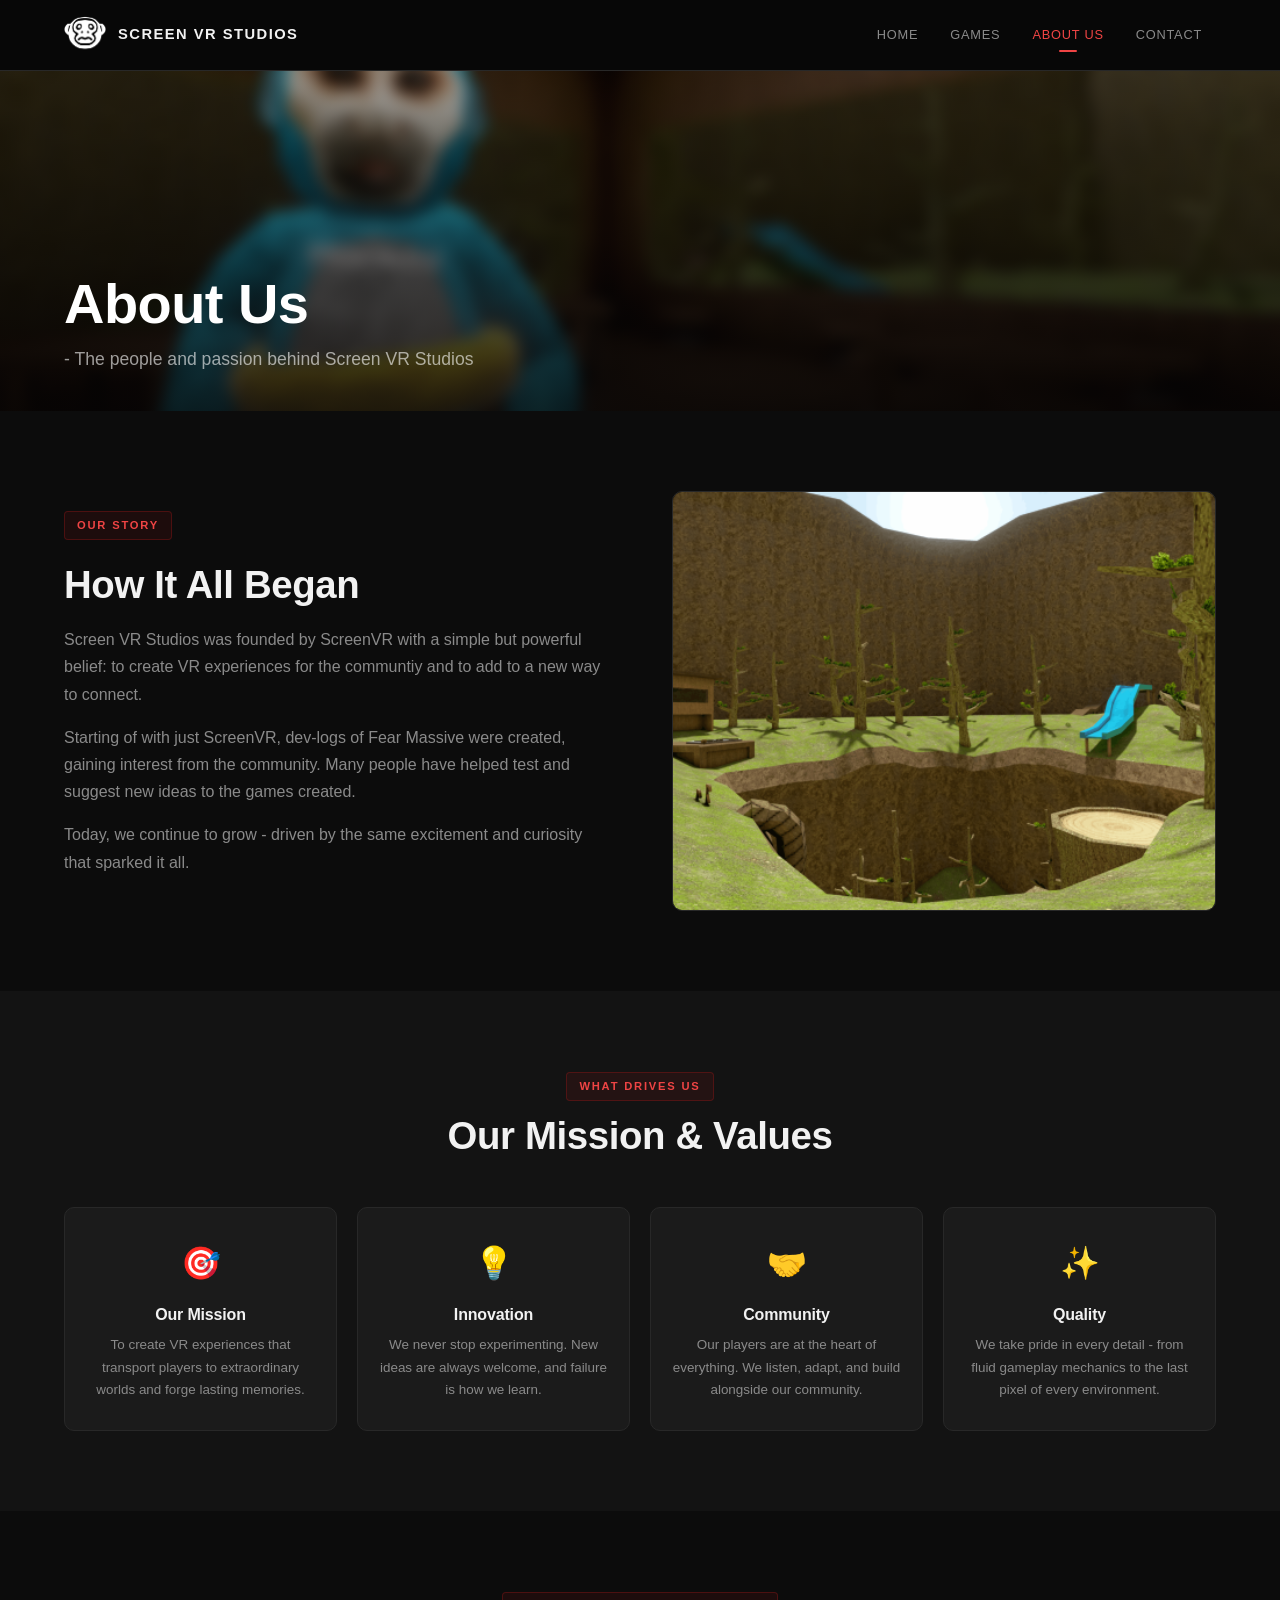
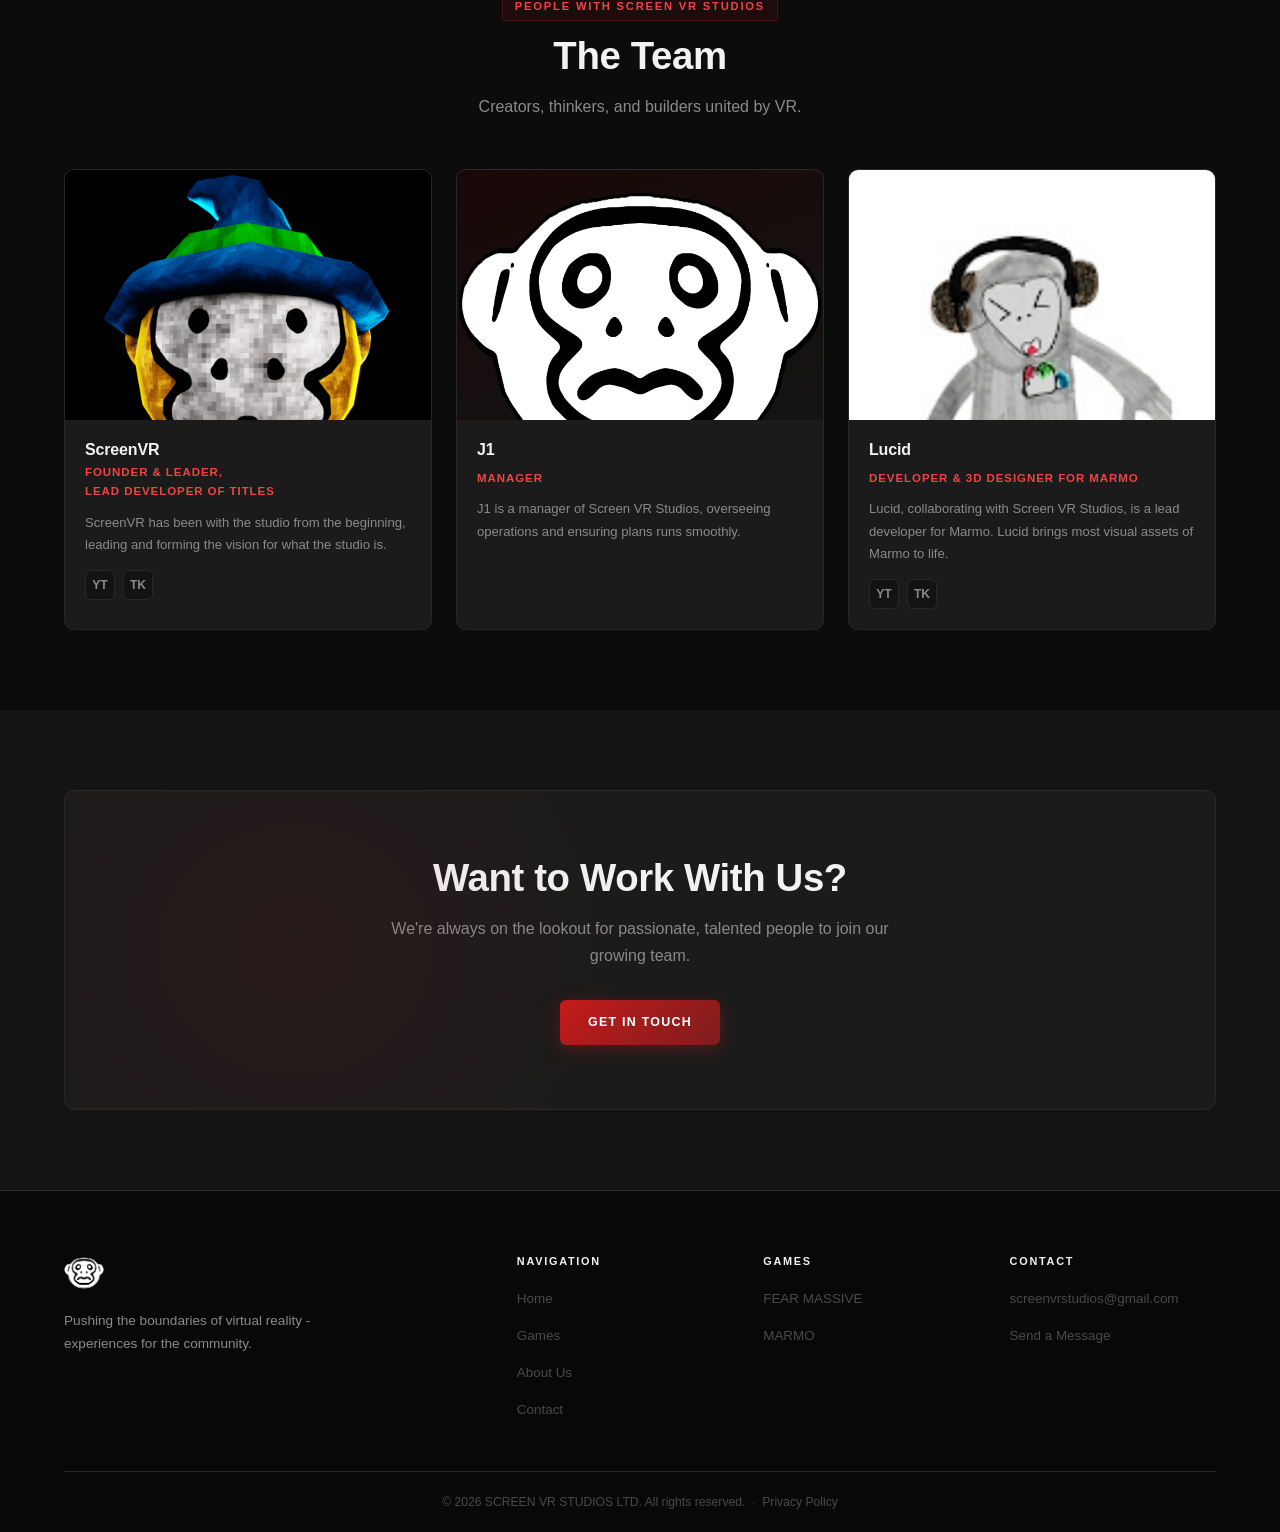
==== about.html @ 62b10e43 "OG" ====
<!DOCTYPE html>
<html lang="en">
<head>
    <meta charset="UTF-8">
    <meta name="viewport" content="width=device-width, initial-scale=1.0">
    <title>About Us - Screen VR Studios</title>
    <meta property="og:title" content="About Us - Screen VR Studios">
    <meta property="og:description" content="Meet the team behind Screen VR Studios — a VR game development studio based in England, UK.">
    <meta property="og:image" content="https://screenvrstudios.com/logo.png">
    <meta property="og:url" content="https://screenvrstudios.com/about.html">
    <meta property="og:type" content="website">
    <link rel="icon" type="image/png" href="logo.png">
    <link rel="stylesheet" href="styles.css">
</head>
<body>

    <header class="site-header" id="site-header">
        <div class="header-inner container">
            <a href="index.html" class="brand">
                <img src="logo.png" alt="Screen VR Studios Logo" class="brand-logo">
                <span class="brand-name">SCREEN VR STUDIOS</span>
            </a>
            <nav class="main-nav">
                <ul>
                    <li><a href="index.html" class="nav-link">Home</a></li>
                    <li><a href="games.html" class="nav-link">Games</a></li>
                    <li><a href="about.html" class="nav-link">About Us</a></li>
                    <li><a href="contact.html" class="nav-link">Contact</a></li>
                </ul>
            </nav>
            <button class="hamburger" id="hamburger" aria-label="Open menu" aria-expanded="false">
                <span></span><span></span><span></span>
            </button>
        </div>
        <nav class="mobile-nav" id="mobile-nav" aria-hidden="true">
            <ul>
                <li><a href="index.html" class="nav-link">Home</a></li>
                <li><a href="games.html" class="nav-link">Games</a></li>
                <li><a href="about.html" class="nav-link">About Us</a></li>
                <li><a href="contact.html" class="nav-link">Contact</a></li>
            </ul>
        </nav>
    </header>

    <main>

        <section class="page-hero" style="--hero-bg: url('images/MarmoShot1Blurred.png')">
            <div class="hero-overlay"></div>
            <div class="page-hero-content container">
                <h1>About Us</h1>
                <p>- The people and passion behind Screen VR Studios</p>
            </div>
        </section>

        <section class="section">
            <div class="container">
                <div class="two-col-grid">
                    <div class="two-col-text reveal">
                        <span class="section-label">Our Story</span>
                        <h2>How It All Began</h2>
                        <p>Screen VR Studios was founded by ScreenVR with a simple but powerful belief: to create VR experiences for the communtiy and to add to a new way to connect.</p>
                        <p>Starting of with just ScreenVR, dev-logs of Fear Massive were created, gaining interest from the community. Many people have helped test and suggest new ideas to the games created.</p>
                        <p>Today, we continue to grow - driven by the same excitement and curiosity that sparked it all.</p>
                    </div>
                    <div class="two-col-img reveal">
                        <img src="images/MarmoShot3.png" alt="Our Story" loading="lazy">
                    </div>
                </div>
            </div>
        </section>

        <section class="section section-dark">
            <div class="container">
                <div class="section-header">
                    <span class="section-label">What Drives Us</span>
                    <h2 class="section-title">Our Mission &amp; Values</h2>
                </div>
                <div class="values-grid">
                    <div class="value-card reveal">
                        <div class="value-icon">🎯</div>
                        <h3>Our Mission</h3>
                        <p>To create VR experiences that transport players to extraordinary worlds and forge lasting memories.</p>
                    </div>
                    <div class="value-card reveal">
                        <div class="value-icon">💡</div>
                        <h3>Innovation</h3>
                        <p>We never stop experimenting. New ideas are always welcome, and failure is how we learn.</p>
                    </div>
                    <div class="value-card reveal">
                        <div class="value-icon">🤝</div>
                        <h3>Community</h3>
                        <p>Our players are at the heart of everything. We listen, adapt, and build alongside our community.</p>
                    </div>
                    <div class="value-card reveal">
                        <div class="value-icon">✨</div>
                        <h3>Quality</h3>
                        <p>We take pride in every detail - from fluid gameplay mechanics to the last pixel of every environment.</p>
                    </div>
                </div>
            </div>
        </section>

        <section class="section" id="team">
            <div class="container">
                <div class="section-header">
                    <span class="section-label">People with Screen Vr Studios</span>
                    <h2 class="section-title">The Team</h2>
                    <p class="section-desc">Creators, thinkers, and builders united by VR.</p>
                </div>
                <div class="team-grid">

                    <div class="team-card reveal">
                        <div class="team-card-img" style="--member-img: url('images/ScreenFMPlayer.png')"></div>
                        <div class="team-card-body">
                            <h3>ScreenVR</h3>
                            <span class="team-role">Founder & Leader,<br> lead developer of titles</span>
                            <p>ScreenVR has been with the studio from the beginning, leading and forming the vision for what the studio is.</p>
                            <div class="team-social">
                                <a href="https://www.youtube.com/@ScreenVR" aria-label="YouTube">YT</a>
                                <a href="https://www.tiktok.com/@screenvrstudios" aria-label="TikTok">TK</a>
                            </div>
                        </div>
                    </div>

                    <div class="team-card reveal">
                        <div class="team-card-img" style="--member-img: url('logo.png')"></div>
                        <div class="team-card-body">
                            <h3>J1</h3>
                            <span class="team-role">Manager</span>
                            <p>J1 is a manager of Screen VR Studios, overseeing operations and ensuring plans runs smoothly.</p>
                        </div>
                    </div>

                    <div class="team-card reveal">
                        <div class="team-card-img" style="--member-img: url('images/Lucid.jpg')"></div>
                        <div class="team-card-body">
                            <h3>Lucid</h3>
                            <span class="team-role">Developer & 3D Designer for Marmo</span>
                            <p>Lucid, collaborating with Screen VR Studios, is a lead developer for Marmo. Lucid brings most visual assets of Marmo to life.</p>
                            <div class="team-social">
                                <a href="https://www.youtube.com/@mightbelucid" aria-label="Youtube">YT</a>
                                <a href="https://www.tiktok.com/@mightbelucid" aria-label="TikTok">TK</a>
                            </div>
                        </div>
                    </div>



                </div>
            </div>
        </section>

        <section class="section section-dark">
            <div class="container">
                <div class="cta-box reveal">
                    <h2>Want to Work With Us?</h2>
                    <p>We're always on the lookout for passionate, talented people to join our growing team.</p>
                    <a href="contact.html" class="btn btn-primary">Get in Touch</a>
                </div>
            </div>
        </section>

    </main>

    <footer class="site-footer">
        <div class="container">
            <div class="footer-grid">
                <div class="footer-brand">
                    <img src="logo.png" alt="Screen VR Studios" class="footer-logo">
                    <p>Pushing the boundaries of virtual reality - experiences for the community.</p>

                </div>
                <div class="footer-links">
                    <h4>Navigation</h4>
                    <ul>
                        <li><a href="index.html">Home</a></li>
                        <li><a href="games.html">Games</a></li>
                        <li><a href="about.html">About Us</a></li>
                        <li><a href="contact.html">Contact</a></li>
                    </ul>
                </div>
                <div class="footer-links">
                    <h4>Games</h4>
                    <ul>
                        <li><a href="https://www.meta.com/en-gb/experiences/fear-massive/7140885302658491/">FEAR MASSIVE</a></li>
                        <li><a href="https://www.meta.com/en-gb/experiences/marmo/24881288181514277/">MARMO</a></li>
                    </ul>
                </div>
                <div class="footer-links">
                    <h4>Contact</h4>
                    <ul>
                        <li><a href="mailto:screenvrstudios@gmail.com">screenvrstudios@gmail.com</a></li>
                        <li><a href="contact.html">Send a Message</a></li>
                    </ul>
                </div>
            </div>
            <div class="footer-bottom">
                <p>&copy; <span id="footer-year"></span> SCREEN VR STUDIOS LTD. All rights reserved. &nbsp;·&nbsp; <a href="privacy-policy.html">Privacy Policy</a></p>
            </div>
        </div>
    </footer>

    <script src="main.js"></script>
</body>
</html>
---- styles.css ----
/* =============================================================
   SCREEN VR STUDIOS — Main Stylesheet
   =============================================================

   COLOUR SCHEME — edit these CSS variables to reskin the whole site:
   - --accent          : main red accent
   - --accent-bright   : brighter red for hover / labels
   - --accent-steel    : neutral steel grey (secondary accent)
   - --accent-gradient : gradient used on buttons / highlights

   ============================================================= */

:root {
    /* Backgrounds — dark industrial charcoal */
    --bg-primary:    #0c0c0c;
    --bg-secondary:  #131313;
    --bg-card:       #1b1b1b;
    --bg-header:     rgba(8, 8, 8, 0.97);

    /* Accent colours — EDIT THESE to change the vibe */
    --accent:          #b91c1c;
    --accent-bright:   #ef4444;
    --accent-steel:    #6b7280;
    --accent-gradient: linear-gradient(135deg, #c41a1a, #7f1d1d);

    /* Text */
    --text-primary:   #f2f2f2;
    --text-secondary: #8a8a8a;
    --text-muted:     #4a4a4a;

    /* Borders — steel grey */
    --border:       #282828;
    --border-light: #383838;

    /* Effects */
    --card-shadow: 0 4px 30px rgba(0, 0, 0, 0.6);
    --glow:        0 0 24px rgba(185, 28, 28, 0.28);

    /* Layout */
    --section-pad:  80px 0;
    --container:    1200px;
    --radius:       10px;
    --radius-sm:    6px;

    /* Fonts — Helvetica Neue */
    --font-heading: 'Helvetica Neue', Helvetica, Arial, sans-serif;
    --font-body:    'Helvetica Neue', Helvetica, Arial, sans-serif;

    /* Transitions */
    --ease: 0.28s ease;
}


/* =============================================================
   RESET & BASE
   ============================================================= */

*, *::before, *::after {
    box-sizing: border-box;
    margin: 0;
    padding: 0;
}

html {
    scroll-behavior: smooth;
    font-size: 16px;
}

body {
    background: var(--bg-primary);
    color: var(--text-primary);
    font-family: var(--font-body);
    line-height: 1.7;
    overflow-x: hidden;
}

img {
    max-width: 100%;
    height: auto;
    display: block;
}

a {
    color: inherit;
    text-decoration: none;
    transition: color var(--ease);
}

ul { list-style: none; }

button {
    cursor: pointer;
    border: none;
    background: none;
    font-family: inherit;
}


/* =============================================================
   TYPOGRAPHY
   ============================================================= */

h1, h2, h3, h4 {
    font-family: var(--font-heading);
    font-weight: 700;
    line-height: 1.2;
    letter-spacing: -0.01em;
    color: var(--text-primary);
}

h1 { font-size: clamp(2rem,   5vw, 3.5rem); font-weight: 800; }
h2 { font-size: clamp(1.5rem, 3.5vw, 2.4rem); }
h3 { font-size: clamp(1.05rem, 2vw, 1.3rem); }

p  { color: var(--text-secondary); font-size: 1rem; }
p:empty { display: none; }


/* =============================================================
   LAYOUT UTILITIES
   ============================================================= */

.container {
    max-width: var(--container);
    margin: 0 auto;
    padding: 0 24px;
}

.section      { padding: var(--section-pad); }
.section-dark { background: var(--bg-secondary); }

.section-header {
    text-align: center;
    margin-bottom: 48px;
}

.section-label {
    display: inline-block;
    font-size: 0.7rem;
    font-weight: 700;
    letter-spacing: 0.16em;
    text-transform: uppercase;
    color: var(--accent-bright);
    background: rgba(185, 28, 28, 0.1);
    border: 1px solid rgba(185, 28, 28, 0.3);
    border-radius: 4px;
    padding: 4px 12px;
    margin-bottom: 12px;
}

.section-title {
    color: var(--text-primary);
    margin-bottom: 14px;
}

.section-desc {
    max-width: 580px;
    margin: 0 auto;
}

.section-cta {
    text-align: center;
    margin-top: 40px;
}


/* =============================================================
   BUTTONS
   ============================================================= */

.btn {
    display: inline-flex;
    align-items: center;
    gap: 8px;
    padding: 12px 28px;
    border-radius: var(--radius-sm);
    font-family: var(--font-heading);
    font-size: 0.78rem;
    font-weight: 700;
    letter-spacing: 0.1em;
    text-transform: uppercase;
    transition: transform var(--ease), box-shadow var(--ease), filter var(--ease), border-color var(--ease), background var(--ease), color var(--ease);
    white-space: nowrap;
    cursor: pointer;
}

.btn-primary {
    background: var(--accent-gradient);
    color: #fff;
    border: none;
    box-shadow: 0 4px 18px rgba(185, 28, 28, 0.35);
}
.btn-primary:hover {
    transform: translateY(-2px);
    box-shadow: 0 8px 28px rgba(185, 28, 28, 0.5);
    filter: brightness(1.12);
}

.btn-outline {
    background: transparent;
    color: var(--text-primary);
    border: 1px solid var(--border-light);
}
.btn-outline:hover {
    border-color: var(--accent-bright);
    color: var(--accent-bright);
    background: rgba(185, 28, 28, 0.08);
    transform: translateY(-2px);
}

.btn-sm {
    padding: 7px 16px;
    font-size: 0.7rem;
}

.btn-full {
    width: 100%;
    justify-content: center;
}


/* =============================================================
   HEADER / NAVIGATION
   ============================================================= */

.site-header {
    position: fixed;
    top: 0; left: 0; right: 0;
    z-index: 1000;
    background: var(--bg-header);
    backdrop-filter: blur(18px);
    -webkit-backdrop-filter: blur(18px);
    border-bottom: 1px solid var(--border);
    transition: box-shadow var(--ease);
}

.site-header.scrolled {
    box-shadow: 0 4px 30px rgba(0, 0, 0, 0.65);
}

.header-inner {
    display: flex;
    align-items: center;
    justify-content: space-between;
    gap: 20px;
    padding-top: 14px;
    padding-bottom: 14px;
}

/* Brand */
.brand {
    display: flex;
    align-items: center;
    gap: 12px;
    flex-shrink: 0;
}

.brand-logo {
    height: 42px;
    width: auto;
}

.brand-name {
    font-family: var(--font-heading);
    font-size: 0.92rem;
    font-weight: 800;
    letter-spacing: 0.1em;
    text-transform: uppercase;
    color: var(--text-primary);
    white-space: nowrap;
}

/* Desktop nav */
.main-nav ul {
    display: flex;
    align-items: center;
    gap: 4px;
}

.nav-link {
    display: block;
    padding: 8px 14px;
    font-size: 0.8rem;
    font-weight: 500;
    letter-spacing: 0.06em;
    text-transform: uppercase;
    color: var(--text-secondary);
    border-radius: var(--radius-sm);
    transition: color var(--ease), background var(--ease);
    position: relative;
}

.nav-link:hover {
    color: var(--text-primary);
    background: rgba(255, 255, 255, 0.05);
}

.nav-link.active {
    color: var(--accent-bright);
}

.nav-link.active::after {
    content: '';
    position: absolute;
    bottom: 2px; left: 50%;
    transform: translateX(-50%);
    width: 18px; height: 2px;
    background: var(--accent-bright);
    border-radius: 2px;
}

/* Hamburger */
.hamburger {
    display: none;
    flex-direction: column;
    gap: 5px;
    padding: 6px;
    border-radius: var(--radius-sm);
}

.hamburger span {
    display: block;
    width: 22px; height: 2px;
    background: var(--text-primary);
    border-radius: 2px;
    transition: transform var(--ease), opacity var(--ease);
}

.hamburger.open span:nth-child(1) { transform: translateY(7px) rotate(45deg); }
.hamburger.open span:nth-child(2) { opacity: 0; transform: scaleX(0); }
.hamburger.open span:nth-child(3) { transform: translateY(-7px) rotate(-45deg); }

/* Mobile nav */
.mobile-nav {
    display: none;
    background: var(--bg-header);
    border-top: 1px solid var(--border);
    padding: 14px 24px 18px;
}

.mobile-nav.open { display: block; }

.mobile-nav ul {
    display: flex;
    flex-direction: column;
    gap: 4px;
}

.mobile-nav .nav-link {
    font-size: 0.9rem;
    padding: 10px 14px;
}


/* =============================================================
   HERO BANNER (Homepage)
   ============================================================= */

.hero {
    position: relative;
    min-height: 100vh;
    display: flex;
    align-items: center;
    justify-content: center;
    overflow: hidden;
    background:
        var(--hero-bg, none) center center / cover no-repeat,
        linear-gradient(160deg, #0c0000 0%, #181010 50%, #0c0c0c 100%);
}

/* Subtle grid overlay — industrial metal panel look */
.hero::before {
    content: '';
    position: absolute;
    inset: 0;
    background-image:
        linear-gradient(rgba(185, 28, 28, 0.04) 1px, transparent 1px),
        linear-gradient(90deg, rgba(185, 28, 28, 0.04) 1px, transparent 1px);
    background-size: 64px 64px;
    pointer-events: none;
    z-index: 1;
}

/* Radial warm glow behind text */
.hero::after {
    content: '';
    position: absolute;
    top: 40%; left: 50%;
    transform: translate(-50%, -50%);
    width: 700px; height: 700px;
    background: radial-gradient(circle, rgba(185, 28, 28, 0.12) 0%, transparent 70%);
    pointer-events: none;
    z-index: 1;
}

/* Darkening overlay on the image */
.hero-overlay {
    position: absolute;
    inset: 0;
    background: linear-gradient(
        to bottom,
        rgba(6, 4, 4, 0.55) 0%,
        rgba(6, 4, 4, 0.65) 50%,
        rgba(6, 4, 4, 0.9) 100%
    );
    z-index: 2;
}

.hero-content {
    position: relative;
    z-index: 3;
    text-align: center;
    max-width: 820px;
    padding: 120px 24px 80px;
}

.hero-tagline {
    font-size: 0.75rem;
    font-weight: 700;
    letter-spacing: 0.24em;
    text-transform: uppercase;
    color: var(--accent-bright);
    margin-bottom: 18px;
}

.hero-title {
    font-size: clamp(2.4rem, 7vw, 5rem);
    font-weight: 900;
    color: #ffffff;
    line-height: 1.05;
    letter-spacing: -0.02em;
    margin-bottom: 22px;
    text-shadow: 0 0 60px rgba(185, 28, 28, 0.4);
}

.hero-subtitle {
    font-size: clamp(0.95rem, 1.8vw, 1.15rem);
    color: rgba(255, 255, 255, 0.68);
    max-width: 560px;
    margin: 0 auto 38px;
    font-weight: 400;
}

.hero-buttons {
    display: flex;
    gap: 14px;
    justify-content: center;
    flex-wrap: wrap;
}

/* Animated scroll hint */
.hero-scroll-hint {
    position: absolute;
    bottom: 30px; left: 50%;
    transform: translateX(-50%);
    display: flex;
    flex-direction: column;
    align-items: center;
    gap: 8px;
    color: rgba(255, 255, 255, 0.32);
    font-size: 0.62rem;
    letter-spacing: 0.2em;
    text-transform: uppercase;
    animation: floatY 2.5s ease-in-out infinite;
    z-index: 3;
}

.scroll-line {
    width: 1px;
    height: 32px;
    background: linear-gradient(to bottom, rgba(255, 255, 255, 0.32), transparent);
}

@keyframes floatY {
    0%, 100% { transform: translateX(-50%) translateY(0); }
    50%       { transform: translateX(-50%) translateY(7px); }
}


/* =============================================================
   PAGE HERO (inner pages)
   ============================================================= */

.page-hero {
    position: relative;
    height: 340px;
    display: flex;
    align-items: flex-end;
    overflow: hidden;
    margin-top: 71px;
    background:
        var(--hero-bg, none) center center / cover no-repeat,
        linear-gradient(160deg, #0c0000, #181010);
}

.page-hero .hero-overlay {
    background: linear-gradient(
        to bottom,
        rgba(6, 4, 4, 0.35) 0%,
        rgba(6, 4, 4, 0.85) 100%
    );
}

.page-hero-content {
    position: relative;
    z-index: 2;
    padding: 36px 24px;
    width: 100%;
}

.page-hero-content h1 { color: #fff; margin-bottom: 8px; }
.page-hero-content p  { color: rgba(255,255,255,0.6); font-size: 1.1rem; }


/* =============================================================
   TWO-COLUMN GRID (About teaser, Story, etc.)
   ============================================================= */

.two-col-grid {
    display: grid;
    grid-template-columns: 1fr 1fr;
    gap: 64px;
    align-items: center;
}

.two-col-img img {
    border-radius: var(--radius);
    width: 100%;
    height: 420px;
    object-fit: cover;
    border: 1px solid var(--border);
    background: linear-gradient(135deg, #1a0808, #141414);
}

.two-col-text h2  { margin: 10px 0 18px; }
.two-col-text p   { margin-bottom: 16px; }
.two-col-text .btn { margin-top: 8px; }


/* =============================================================
   GAME CARDS
   ============================================================= */

.games-grid {
    display: grid;
    grid-template-columns: repeat(auto-fit, minmax(300px, 1fr));
    gap: 24px;
}

.game-card {
    background: var(--bg-card);
    border: 1px solid var(--border);
    border-radius: var(--radius);
    overflow: hidden;
    transition: transform var(--ease), border-color var(--ease), box-shadow var(--ease);
}

.game-card:hover {
    transform: translateY(-7px);
    border-color: var(--accent);
    box-shadow: var(--card-shadow), var(--glow);
}

.game-card-img {
    height: 200px;
    position: relative;
    background:
        var(--card-img, none) center / cover no-repeat,
        linear-gradient(135deg, #1a0808, #141414);
}

.game-tag {
    position: absolute;
    top: 12px; left: 12px;
    background: var(--accent-gradient);
    color: #fff;
    font-size: 0.65rem;
    font-weight: 700;
    letter-spacing: 0.12em;
    text-transform: uppercase;
    padding: 4px 10px;
    border-radius: 3px;
}

.game-card-body { padding: 20px; }

.game-card-body h3 {
    color: var(--text-primary);
    margin-bottom: 8px;
    font-size: 1.05rem;
}

.game-card-body h4 {
    font-family: var(--font-body);
    font-size: 0.7rem;
    font-weight: 700;
    letter-spacing: 0.12em;
    text-transform: uppercase;
    color: var(--accent-bright);
    margin-bottom: 10px;
}

.game-card-body p {
    font-size: 0.86rem;
    margin-bottom: 18px;
}

.game-card-footer {
    display: flex;
    align-items: center;
    justify-content: space-between;
    gap: 12px;
}

.game-platform {
    font-size: 0.72rem;
    color: var(--text-muted);
    font-weight: 500;
}


/* =============================================================
   STATS
   ============================================================= */

.stats-grid {
    display: grid;
    grid-template-columns: repeat(auto-fit, minmax(200px, 1fr));
    gap: 20px;
    text-align: center;
}

.stat-item {
    padding: 32px 20px;
    background: var(--bg-card);
    border: 1px solid var(--border);
    border-radius: var(--radius);
    transition: border-color var(--ease), box-shadow var(--ease);
}

.stat-item:hover {
    border-color: var(--accent);
    box-shadow: var(--glow);
}

.stat-number {
    display: block;
    font-family: var(--font-heading);
    font-size: clamp(2rem, 4vw, 3rem);
    font-weight: 800;
    background: var(--accent-gradient);
    -webkit-background-clip: text;
    -webkit-text-fill-color: transparent;
    background-clip: text;
    margin-bottom: 8px;
    letter-spacing: -0.02em;
}

.stat-label {
    font-size: 0.74rem;
    font-weight: 600;
    color: var(--text-muted);
    letter-spacing: 0.1em;
    text-transform: uppercase;
}


/* =============================================================
   FEATURE CARDS
   ============================================================= */

.features-grid {
    display: grid;
    grid-template-columns: repeat(3, 1fr);
    gap: 22px;
}

.feature-card {
    background: var(--bg-card);
    border: 1px solid var(--border);
    border-radius: var(--radius);
    padding: 34px 26px;
    text-align: center;
    transition: transform var(--ease), border-color var(--ease), box-shadow var(--ease);
}

.feature-card:hover {
    border-color: var(--accent);
    transform: translateY(-5px);
    box-shadow: var(--glow);
}

.feature-icon {
    font-size: 2.4rem;
    margin-bottom: 16px;
    display: block;
}

.feature-card h3 {
    margin-bottom: 10px;
}


/* =============================================================
   CTA BOX
   ============================================================= */

.cta-box {
    background: var(--bg-card);
    border: 1px solid var(--border);
    border-radius: var(--radius);
    padding: 64px 40px;
    text-align: center;
    position: relative;
    overflow: hidden;
}

.cta-box::before {
    content: '';
    position: absolute;
    top: -50%; left: -10%;
    width: 60%; height: 200%;
    background: radial-gradient(ellipse, rgba(185, 28, 28, 0.09) 0%, transparent 70%);
    pointer-events: none;
}

.cta-box h2 { margin-bottom: 14px; }
.cta-box p  { max-width: 500px; margin: 0 auto 30px; }

.cta-buttons {
    display: flex;
    gap: 14px;
    justify-content: center;
    flex-wrap: wrap;
}


/* =============================================================
   ABOUT PAGE — VALUES
   ============================================================= */

.values-grid {
    display: grid;
    grid-template-columns: repeat(4, 1fr);
    gap: 20px;
}

.value-card {
    background: var(--bg-card);
    border: 1px solid var(--border);
    border-radius: var(--radius);
    padding: 28px 20px;
    text-align: center;
    transition: transform var(--ease), border-color var(--ease), box-shadow var(--ease);
}

.value-card:hover {
    border-color: var(--accent);
    transform: translateY(-5px);
    box-shadow: var(--glow);
}

.value-icon {
    font-size: 2rem;
    margin-bottom: 14px;
    display: block;
}

.value-card h3 { font-size: 1rem; margin-bottom: 10px; }
.value-card p  { font-size: 0.84rem; }


/* =============================================================
   TEAM CARDS
   ============================================================= */

.team-grid {
    display: grid;
    grid-template-columns: repeat(auto-fit, minmax(240px, 1fr));
    gap: 24px;
}

.team-card {
    background: var(--bg-card);
    border: 1px solid var(--border);
    border-radius: var(--radius);
    overflow: hidden;
    transition: transform var(--ease), border-color var(--ease), box-shadow var(--ease);
}

.team-card:hover {
    transform: translateY(-7px);
    border-color: var(--accent);
    box-shadow: var(--card-shadow), var(--glow);
}

.team-card-img {
    height: 250px;
    background:
        var(--member-img, none) center top / cover no-repeat,
        linear-gradient(160deg, #1a0808, #141414);
}

.team-card-body { padding: 20px; }

.team-card-body h3 {
    font-size: 1rem;
    margin-bottom: 4px;
}

.team-role {
    display: inline-block;
    font-size: 0.72rem;
    font-weight: 700;
    letter-spacing: 0.08em;
    text-transform: uppercase;
    color: var(--accent-bright);
    margin-bottom: 10px;
}

.team-card-body p {
    font-size: 0.82rem;
    margin-bottom: 14px;
}

.team-social {
    display: flex;
    gap: 8px;
}

.team-social a {
    display: inline-flex;
    align-items: center;
    justify-content: center;
    width: 30px; height: 30px;
    background: var(--bg-secondary);
    border: 1px solid var(--border);
    border-radius: var(--radius-sm);
    font-size: 0.76rem;
    font-weight: 700;
    color: var(--text-secondary);
    transition: border-color var(--ease), color var(--ease);
}

.team-social a:hover {
    border-color: var(--accent-bright);
    color: var(--accent-bright);
}


/* =============================================================
   CONTACT PAGE
   ============================================================= */

.contact-grid {
    display: grid;
    grid-template-columns: 3fr 2fr;
    gap: 60px;
    align-items: start;
}

.contact-form-wrap h2 { margin-bottom: 8px; }
.contact-form-wrap > p { margin-bottom: 28px; }

.contact-form {
    display: flex;
    flex-direction: column;
    gap: 18px;
}

.form-row {
    display: grid;
    grid-template-columns: 1fr 1fr;
    gap: 18px;
}

.form-group {
    display: flex;
    flex-direction: column;
    gap: 6px;
}

.form-group label {
    font-size: 0.78rem;
    font-weight: 600;
    letter-spacing: 0.06em;
    text-transform: uppercase;
    color: var(--text-secondary);
}

.form-group input,
.form-group textarea,
.form-group select {
    background: var(--bg-card);
    border: 1px solid var(--border);
    border-radius: var(--radius-sm);
    padding: 12px 16px;
    color: var(--text-primary);
    font-family: var(--font-body);
    font-size: 0.9rem;
    transition: border-color var(--ease), box-shadow var(--ease);
    outline: none;
    width: 100%;
    appearance: none;
    -webkit-appearance: none;
}

.form-group input:focus,
.form-group textarea:focus,
.form-group select:focus {
    border-color: var(--accent-bright);
    box-shadow: 0 0 0 3px rgba(239, 68, 68, 0.1);
}

.form-group input::placeholder,
.form-group textarea::placeholder {
    color: var(--text-muted);
}

.form-group input.error,
.form-group textarea.error {
    border-color: #f87171;
}

.form-group textarea {
    resize: vertical;
    min-height: 140px;
}

.form-group select {
    background-image: url("data:image/svg+xml,%3Csvg xmlns='http://www.w3.org/2000/svg' width='12' height='8' viewBox='0 0 12 8'%3E%3Cpath d='M1 1l5 5 5-5' stroke='%238a8a8a' stroke-width='2' fill='none' stroke-linecap='round'/%3E%3C/svg%3E");
    background-repeat: no-repeat;
    background-position: right 14px center;
    padding-right: 40px;
    cursor: pointer;
}

.form-group select option {
    background: var(--bg-card);
    color: var(--text-primary);
}

.form-success {
    display: none;
    text-align: center;
    color: #4ade80;
    font-size: 0.88rem;
    padding: 12px 16px;
    background: rgba(74, 222, 128, 0.08);
    border: 1px solid rgba(74, 222, 128, 0.22);
    border-radius: var(--radius-sm);
}

.form-success.visible { display: block; }

/* Contact info sidebar */
.contact-info h2 { margin-bottom: 22px; }

.contact-info-item {
    display: flex;
    align-items: flex-start;
    gap: 16px;
    padding: 18px;
    background: var(--bg-card);
    border: 1px solid var(--border);
    border-radius: var(--radius);
    margin-bottom: 14px;
    transition: border-color var(--ease);
}

.contact-info-item:hover { border-color: var(--accent); }

.contact-info-icon {
    font-size: 1.4rem;
    flex-shrink: 0;
    margin-top: 2px;
}

.contact-info-item h4 {
    font-size: 0.7rem;
    font-weight: 700;
    letter-spacing: 0.1em;
    text-transform: uppercase;
    color: var(--text-secondary);
    margin-bottom: 4px;
}

.contact-info-item p {
    font-size: 0.9rem;
    color: var(--text-primary);
}

.contact-info-item a {
    color: var(--accent-bright);
}

.contact-info-item a:hover { color: var(--accent-steel); }

.contact-social { margin-top: 28px; }

.contact-social h4 {
    font-size: 0.7rem;
    font-weight: 700;
    letter-spacing: 0.1em;
    text-transform: uppercase;
    color: var(--text-secondary);
    margin-bottom: 12px;
}

/* Social links (icon-only, square) */
.social-links {
    display: flex;
    flex-wrap: wrap;
    gap: 10px;
}

.social-link {
    display: inline-flex;
    align-items: center;
    justify-content: center;
    width: 38px; height: 38px;
    background: var(--bg-card);
    border: 1px solid var(--border);
    border-radius: var(--radius-sm);
    font-size: 0.88rem;
    color: var(--text-secondary);
    transition: border-color var(--ease), color var(--ease), transform var(--ease);
}

.social-link:hover {
    border-color: var(--accent-bright);
    color: var(--accent-bright);
    transform: translateY(-2px);
}

/* Social links with text (contact page sidebar) */
.social-links-lg {
    display: flex;
    flex-direction: column;
    gap: 10px;
}

.social-link-lg {
    display: inline-flex;
    align-items: center;
    gap: 8px;
    padding: 9px 16px;
    background: var(--bg-card);
    border: 1px solid var(--border);
    border-radius: var(--radius-sm);
    font-size: 0.82rem;
    font-weight: 500;
    color: var(--text-secondary);
    transition: border-color var(--ease), color var(--ease), transform var(--ease);
}

.social-link-lg:hover {
    border-color: var(--accent-bright);
    color: var(--accent-bright);
    transform: translateX(4px);
}


/* =============================================================
   GAMES PAGE — FEATURED GAME
   ============================================================= */

.featured-game {
    border-radius: var(--radius);
    overflow: hidden;
}

.featured-game-img {
    height: 500px;
    position: relative;
    background:
        var(--featured-img, none) center / cover no-repeat,
        linear-gradient(135deg, #1a0808, #141414);
}

.featured-game-overlay {
    position: absolute;
    inset: 0;
    background: linear-gradient(
        to right,
        rgba(6, 4, 4, 0.92) 0%,
        rgba(6, 4, 4, 0.60) 50%,
        rgba(6, 4, 4, 0.15) 100%
    );
}

.featured-game-info {
    position: absolute;
    inset: 0;
    display: flex;
    flex-direction: column;
    justify-content: center;
    padding: 50px;
    max-width: 540px;
}

.featured-game-info .game-tag {
    position: static;
    display: inline-block;
    width: fit-content;
    margin-bottom: 16px;
}

.featured-game-info h2 {
    color: #fff;
    font-size: clamp(1.6rem, 3vw, 2.6rem);
    margin-bottom: 14px;
}

.featured-game-info > p {
    color: rgba(255, 255, 255, 0.68);
    font-size: 0.95rem;
    margin-bottom: 22px;
}

.featured-game-meta {
    display: flex;
    flex-wrap: wrap;
    gap: 10px;
    margin-bottom: 30px;
}

.featured-game-meta span {
    font-size: 0.74rem;
    font-weight: 600;
    letter-spacing: 0.06em;
    color: rgba(255, 255, 255, 0.5);
    background: rgba(255, 255, 255, 0.06);
    border: 1px solid rgba(255, 255, 255, 0.1);
    border-radius: 3px;
    padding: 4px 10px;
}

.featured-game-btns {
    display: flex;
    gap: 12px;
    flex-wrap: wrap;
}


/* FILTER TABS */
.filter-tabs {
    display: flex;
    gap: 8px;
    flex-wrap: wrap;
    margin-bottom: 34px;
}

.filter-btn {
    padding: 8px 20px;
    background: var(--bg-card);
    border: 1px solid var(--border);
    border-radius: 3px;
    font-size: 0.76rem;
    font-weight: 700;
    letter-spacing: 0.08em;
    text-transform: uppercase;
    color: var(--text-secondary);
    cursor: pointer;
    transition: background var(--ease), border-color var(--ease), color var(--ease);
}

.filter-btn:hover,
.filter-btn.active {
    background: var(--accent-gradient);
    border-color: transparent;
    color: #fff;
}


/* COMING SOON CARDS */
.coming-soon-grid {
    display: flex;
    flex-wrap: wrap;
    gap: 24px;
    justify-content: center;
}

.coming-soon-card {
    flex: 1 1 380px;
    max-width: 560px;
    background: var(--bg-card);
    border: 1px solid var(--border);
    border-radius: var(--radius);
    overflow: hidden;
    transition: transform var(--ease), border-color var(--ease), box-shadow var(--ease);
}

.coming-soon-card:hover {
    transform: translateY(-5px);
    border-color: var(--accent);
    box-shadow: var(--card-shadow), var(--glow);
}

.coming-soon-img {
    height: 220px;
    position: relative;
    background:
        var(--cs-img, none) center / cover no-repeat,
        linear-gradient(135deg, #1a0808, #141414);
    filter: brightness(0.65);
}

.coming-soon-badge {
    position: absolute;
    top: 12px; right: 12px;
    background: rgba(6, 4, 4, 0.88);
    border: 1px solid var(--accent-bright);
    color: var(--accent-bright);
    font-size: 0.62rem;
    font-weight: 700;
    letter-spacing: 0.12em;
    text-transform: uppercase;
    padding: 5px 10px;
    border-radius: 3px;
    filter: brightness(1.5);
}

.coming-soon-body { padding: 20px; }

.coming-soon-body h3 { margin-bottom: 8px; }
.coming-soon-body p  { font-size: 0.86rem; margin-bottom: 12px; }

.release-eta {
    font-size: 0.72rem;
    font-weight: 700;
    letter-spacing: 0.08em;
    text-transform: uppercase;
    color: var(--accent-bright);
}


/* =============================================================
   FOOTER
   ============================================================= */

.site-footer {
    background: #080808;
    border-top: 1px solid var(--border);
    padding: 64px 0 0;
}

.footer-grid {
    display: grid;
    grid-template-columns: 2fr 1fr 1fr 1fr;
    gap: 40px;
    padding-bottom: 48px;
}

.footer-logo {
    height: 40px;
    margin-bottom: 14px;
}

.footer-brand p {
    font-size: 0.85rem;
    margin-bottom: 20px;
    max-width: 260px;
}

.footer-links h4 {
    font-size: 0.68rem;
    font-weight: 800;
    letter-spacing: 0.16em;
    text-transform: uppercase;
    color: var(--text-primary);
    margin-bottom: 16px;
}

.footer-links ul {
    display: flex;
    flex-direction: column;
    gap: 10px;
}

.footer-links a {
    font-size: 0.84rem;
    color: var(--text-muted);
    transition: color var(--ease);
}

.footer-links a:hover { color: var(--accent-bright); }

.footer-bottom {
    border-top: 1px solid var(--border);
    padding: 20px 0;
    text-align: center;
}

.footer-bottom p {
    font-size: 0.76rem;
    color: var(--text-muted);
}

.footer-bottom a {
    color: var(--text-muted);
    text-decoration: none;
    transition: color 0.2s;
}

.footer-bottom a:hover { color: var(--accent-bright); }

/* =============================================================
   PRIVACY POLICY PAGE
   ============================================================= */

.policy-intro {
    font-size: 1rem;
    color: var(--text-secondary);
    line-height: 1.8;
    margin-bottom: 48px;
    padding-bottom: 32px;
    border-bottom: 1px solid var(--border);
}

.policy-block {
    margin-bottom: 48px;
}

.policy-block h2 {
    font-size: 1.3rem;
    color: var(--accent-bright);
    margin-bottom: 16px;
    padding-bottom: 8px;
    border-bottom: 1px solid var(--border);
}

.policy-block h3 {
    font-size: 1rem;
    color: var(--text-primary);
    margin: 20px 0 10px;
}

.policy-block p {
    color: var(--text-secondary);
    line-height: 1.8;
    margin-bottom: 12px;
}

.policy-block ul {
    list-style: none;
    padding: 0;
    margin: 0 0 16px 0;
}

.policy-block ul li {
    color: var(--text-secondary);
    line-height: 1.8;
    padding: 4px 0 4px 20px;
    position: relative;
}

.policy-block ul li::before {
    content: '';
    position: absolute;
    left: 0;
    top: 14px;
    width: 6px;
    height: 6px;
    background: var(--accent);
    border-radius: 50%;
}

.policy-block a {
    color: var(--accent-bright);
    text-decoration: none;
}

.policy-block a:hover { text-decoration: underline; }

.policy-block strong { color: var(--text-primary); }


/* =============================================================
   SCROLL REVEAL ANIMATIONS
   ============================================================= */

.reveal {
    opacity: 0;
    transform: translateY(28px);
    transition: opacity 0.6s ease, transform 0.6s ease;
}

.reveal.visible {
    opacity: 1;
    transform: translateY(0);
}

.reveal:nth-child(2) { transition-delay: 0.08s; }
.reveal:nth-child(3) { transition-delay: 0.16s; }
.reveal:nth-child(4) { transition-delay: 0.24s; }
.reveal:nth-child(5) { transition-delay: 0.32s; }
.reveal:nth-child(6) { transition-delay: 0.40s; }


/* =============================================================
   RESPONSIVE — TABLET  (≤ 920px)
   ============================================================= */

@media (max-width: 920px) {
    .main-nav { display: none; }
    .hamburger { display: flex; }

    .two-col-grid        { grid-template-columns: 1fr; gap: 36px; }
    .two-col-img         { order: -1; }
    .two-col-img img     { height: 320px; }

    .stats-grid          { grid-template-columns: repeat(2, 1fr); }
    .features-grid       { grid-template-columns: repeat(2, 1fr); }
    .values-grid         { grid-template-columns: repeat(2, 1fr); }

    .contact-grid        { grid-template-columns: 1fr; }

    .footer-grid         { grid-template-columns: 1fr 1fr; gap: 32px; }
    .footer-brand        { grid-column: span 2; }

    .featured-game-img   { height: 420px; }
    .featured-game-info  { padding: 36px; }
    .coming-soon-card    { max-width: 100%; }
}


/* =============================================================
   RESPONSIVE — MOBILE  (≤ 600px)
   ============================================================= */

@media (max-width: 600px) {
    :root { --section-pad: 56px 0; }

    .hero-title    { font-size: 2.2rem; }
    .hero-subtitle { font-size: 0.92rem; }
    .hero-buttons  { flex-direction: column; align-items: center; }

    .stats-grid    { grid-template-columns: 1fr 1fr; }
    .features-grid { grid-template-columns: 1fr; }
    .values-grid   { grid-template-columns: 1fr 1fr; }

    .form-row      { grid-template-columns: 1fr; }

    .footer-grid   { grid-template-columns: 1fr; }
    .footer-brand  { grid-column: span 1; }

    .cta-box       { padding: 42px 22px; }

    .featured-game-img  { height: 380px; }
    .featured-game-info { padding: 24px; max-width: 100%; justify-content: flex-end; }
    .featured-game-overlay {
        background: linear-gradient(to bottom, rgba(6,4,4,0.3) 0%, rgba(6,4,4,0.92) 100%);
    }

    .page-hero        { height: 260px; }
    .page-hero-content h1 { font-size: 1.8rem; }

    .brand-name { display: none; }
}
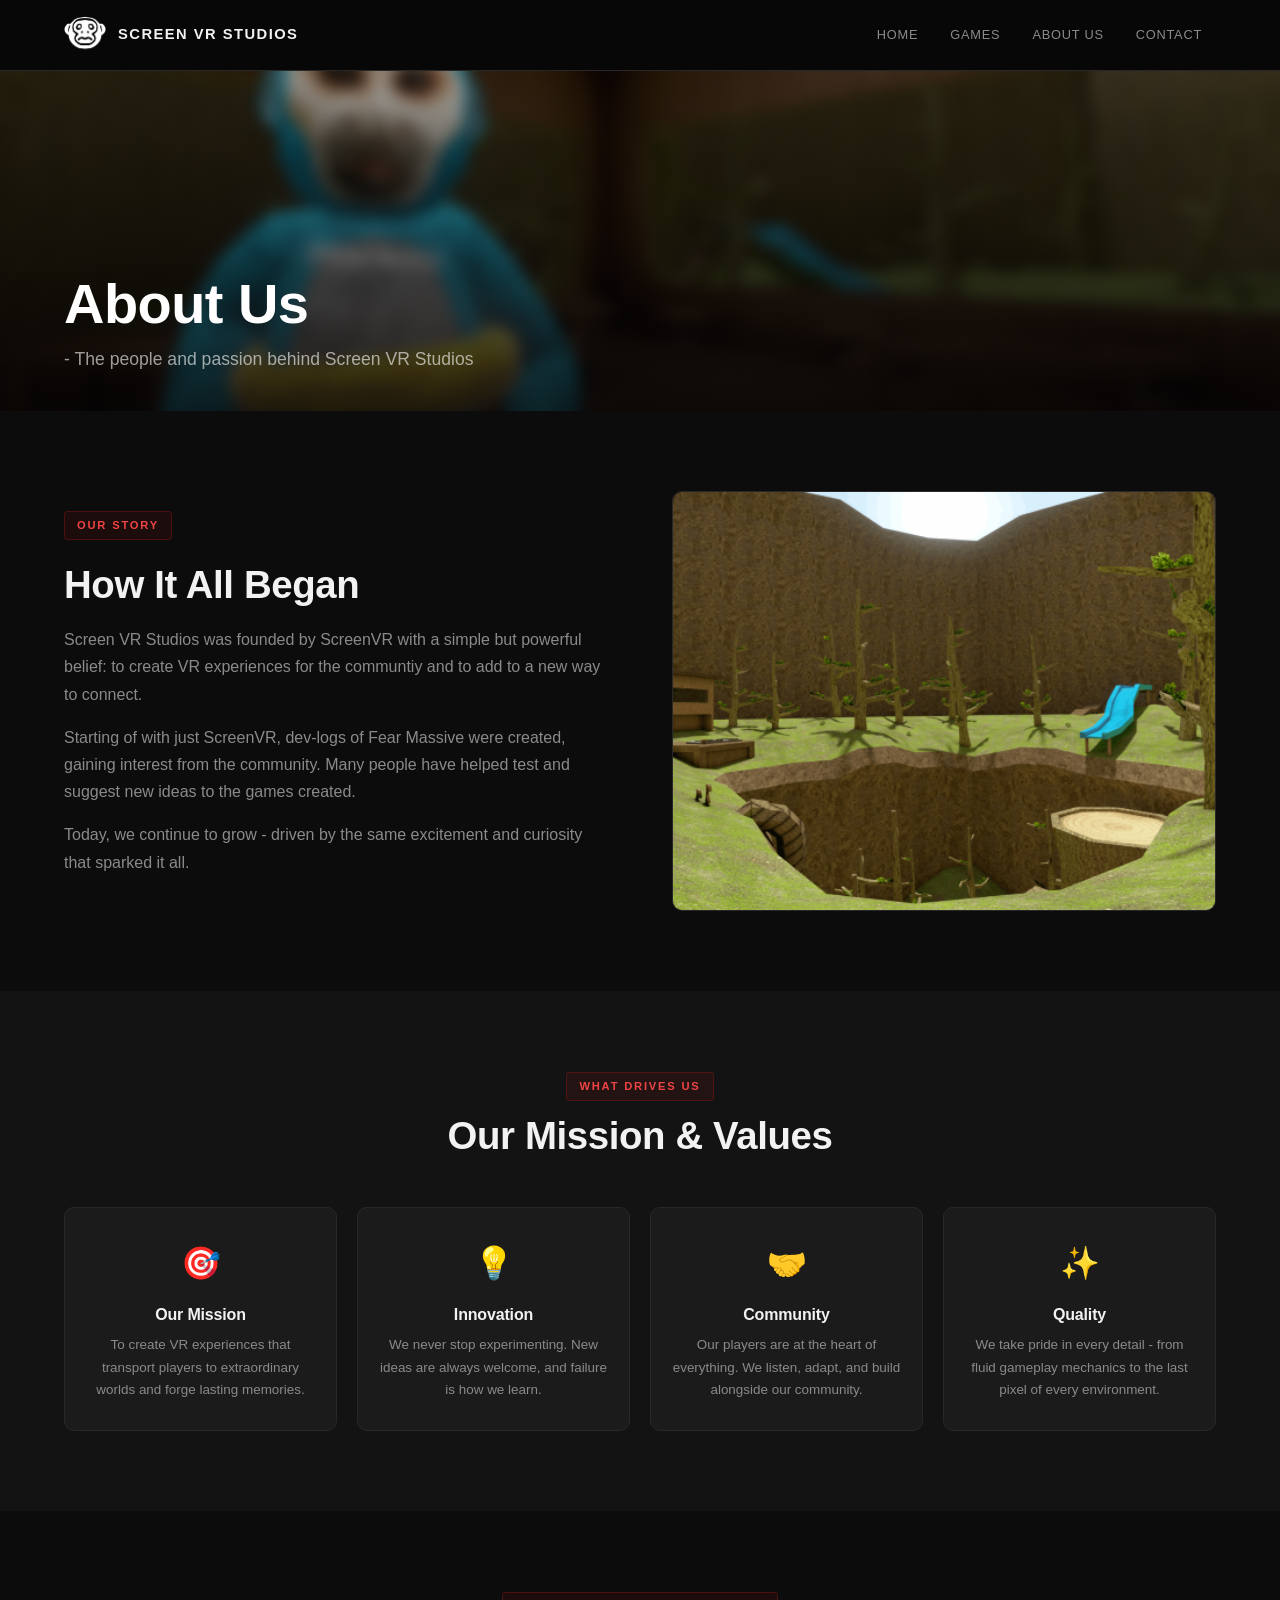
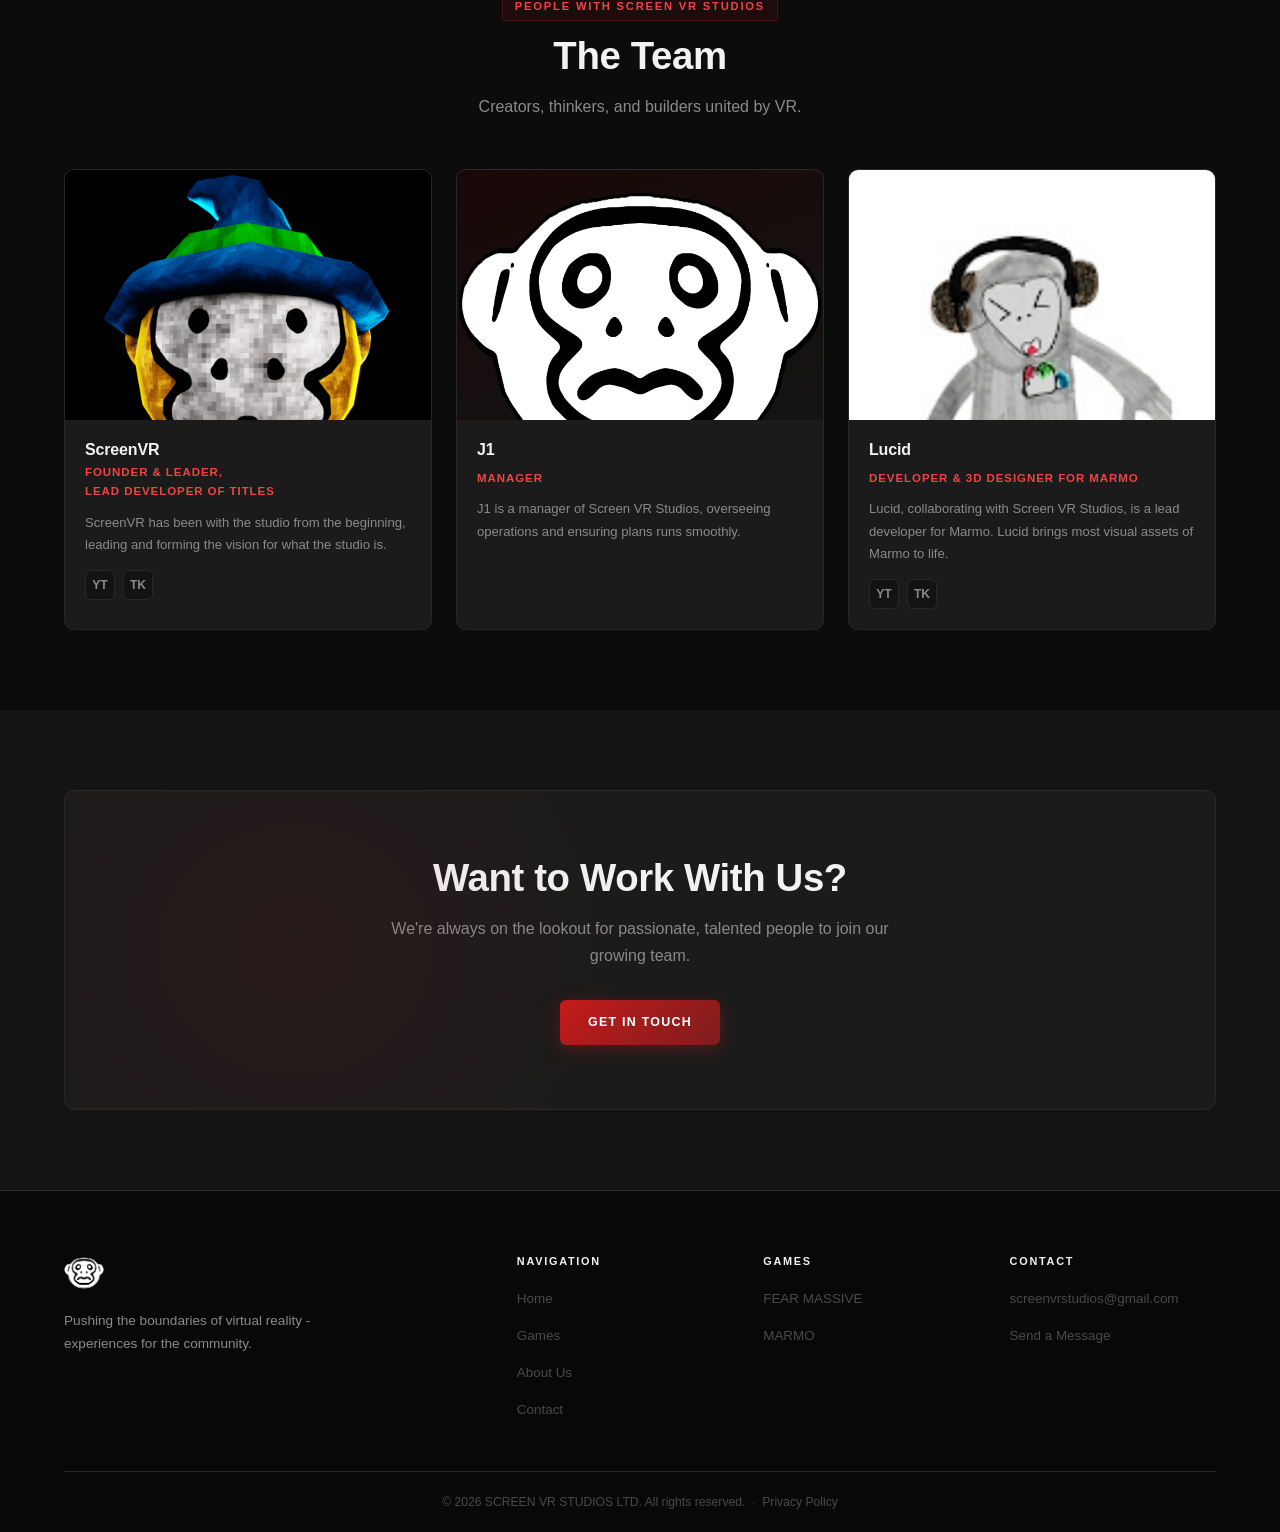
==== commit 01861982: "PrettyURLS" ====
--- a/about.html
+++ b/about.html
@@ -5,7 +5,7 @@
     <meta name="viewport" content="width=device-width, initial-scale=1.0">
     <title>About Us - Screen VR Studios</title>
     <meta property="og:title" content="About Us - Screen VR Studios">
-    <meta property="og:description" content="Meet the team behind Screen VR Studios — a VR game development studio based in England, UK.">
+    <meta property="og:description" content="Meet the team behind Screen VR Studios - a VR game development studio based in England, UK.">
     <meta property="og:image" content="https://screenvrstudios.com/logo.png">
     <meta property="og:url" content="https://screenvrstudios.com/about.html">
     <meta property="og:type" content="website">
@@ -16,16 +16,16 @@
 
     <header class="site-header" id="site-header">
         <div class="header-inner container">
-            <a href="index.html" class="brand">
+            <a href="/" class="brand">
                 <img src="logo.png" alt="Screen VR Studios Logo" class="brand-logo">
                 <span class="brand-name">SCREEN VR STUDIOS</span>
             </a>
             <nav class="main-nav">
                 <ul>
-                    <li><a href="index.html" class="nav-link">Home</a></li>
-                    <li><a href="games.html" class="nav-link">Games</a></li>
-                    <li><a href="about.html" class="nav-link">About Us</a></li>
-                    <li><a href="contact.html" class="nav-link">Contact</a></li>
+                    <li><a href="/" class="nav-link">Home</a></li>
+                    <li><a href="/games" class="nav-link">Games</a></li>
+                    <li><a href="/about" class="nav-link">About Us</a></li>
+                    <li><a href="/contact" class="nav-link">Contact</a></li>
                 </ul>
             </nav>
             <button class="hamburger" id="hamburger" aria-label="Open menu" aria-expanded="false">
@@ -34,10 +34,10 @@
         </div>
         <nav class="mobile-nav" id="mobile-nav" aria-hidden="true">
             <ul>
-                <li><a href="index.html" class="nav-link">Home</a></li>
-                <li><a href="games.html" class="nav-link">Games</a></li>
-                <li><a href="about.html" class="nav-link">About Us</a></li>
-                <li><a href="contact.html" class="nav-link">Contact</a></li>
+                <li><a href="/" class="nav-link">Home</a></li>
+                <li><a href="/games" class="nav-link">Games</a></li>
+                <li><a href="/about" class="nav-link">About Us</a></li>
+                <li><a href="/contact" class="nav-link">Contact</a></li>
             </ul>
         </nav>
     </header>
@@ -155,7 +155,7 @@
                 <div class="cta-box reveal">
                     <h2>Want to Work With Us?</h2>
                     <p>We're always on the lookout for passionate, talented people to join our growing team.</p>
-                    <a href="contact.html" class="btn btn-primary">Get in Touch</a>
+                    <a href="/contact" class="btn btn-primary">Get in Touch</a>
                 </div>
             </div>
         </section>
@@ -173,10 +173,10 @@
                 <div class="footer-links">
                     <h4>Navigation</h4>
                     <ul>
-                        <li><a href="index.html">Home</a></li>
-                        <li><a href="games.html">Games</a></li>
-                        <li><a href="about.html">About Us</a></li>
-                        <li><a href="contact.html">Contact</a></li>
+                        <li><a href="/">Home</a></li>
+                        <li><a href="/games">Games</a></li>
+                        <li><a href="/about">About Us</a></li>
+                        <li><a href="/contact">Contact</a></li>
                     </ul>
                 </div>
                 <div class="footer-links">
@@ -190,12 +190,12 @@
                     <h4>Contact</h4>
                     <ul>
                         <li><a href="mailto:screenvrstudios@gmail.com">screenvrstudios@gmail.com</a></li>
-                        <li><a href="contact.html">Send a Message</a></li>
+                        <li><a href="/contact">Send a Message</a></li>
                     </ul>
                 </div>
             </div>
             <div class="footer-bottom">
-                <p>&copy; <span id="footer-year"></span> SCREEN VR STUDIOS LTD. All rights reserved. &nbsp;·&nbsp; <a href="privacy-policy.html">Privacy Policy</a></p>
+                <p>&copy; <span id="footer-year"></span> SCREEN VR STUDIOS LTD. All rights reserved. &nbsp;·&nbsp; <a href="/privacy-policy">Privacy Policy</a></p>
             </div>
         </div>
     </footer>
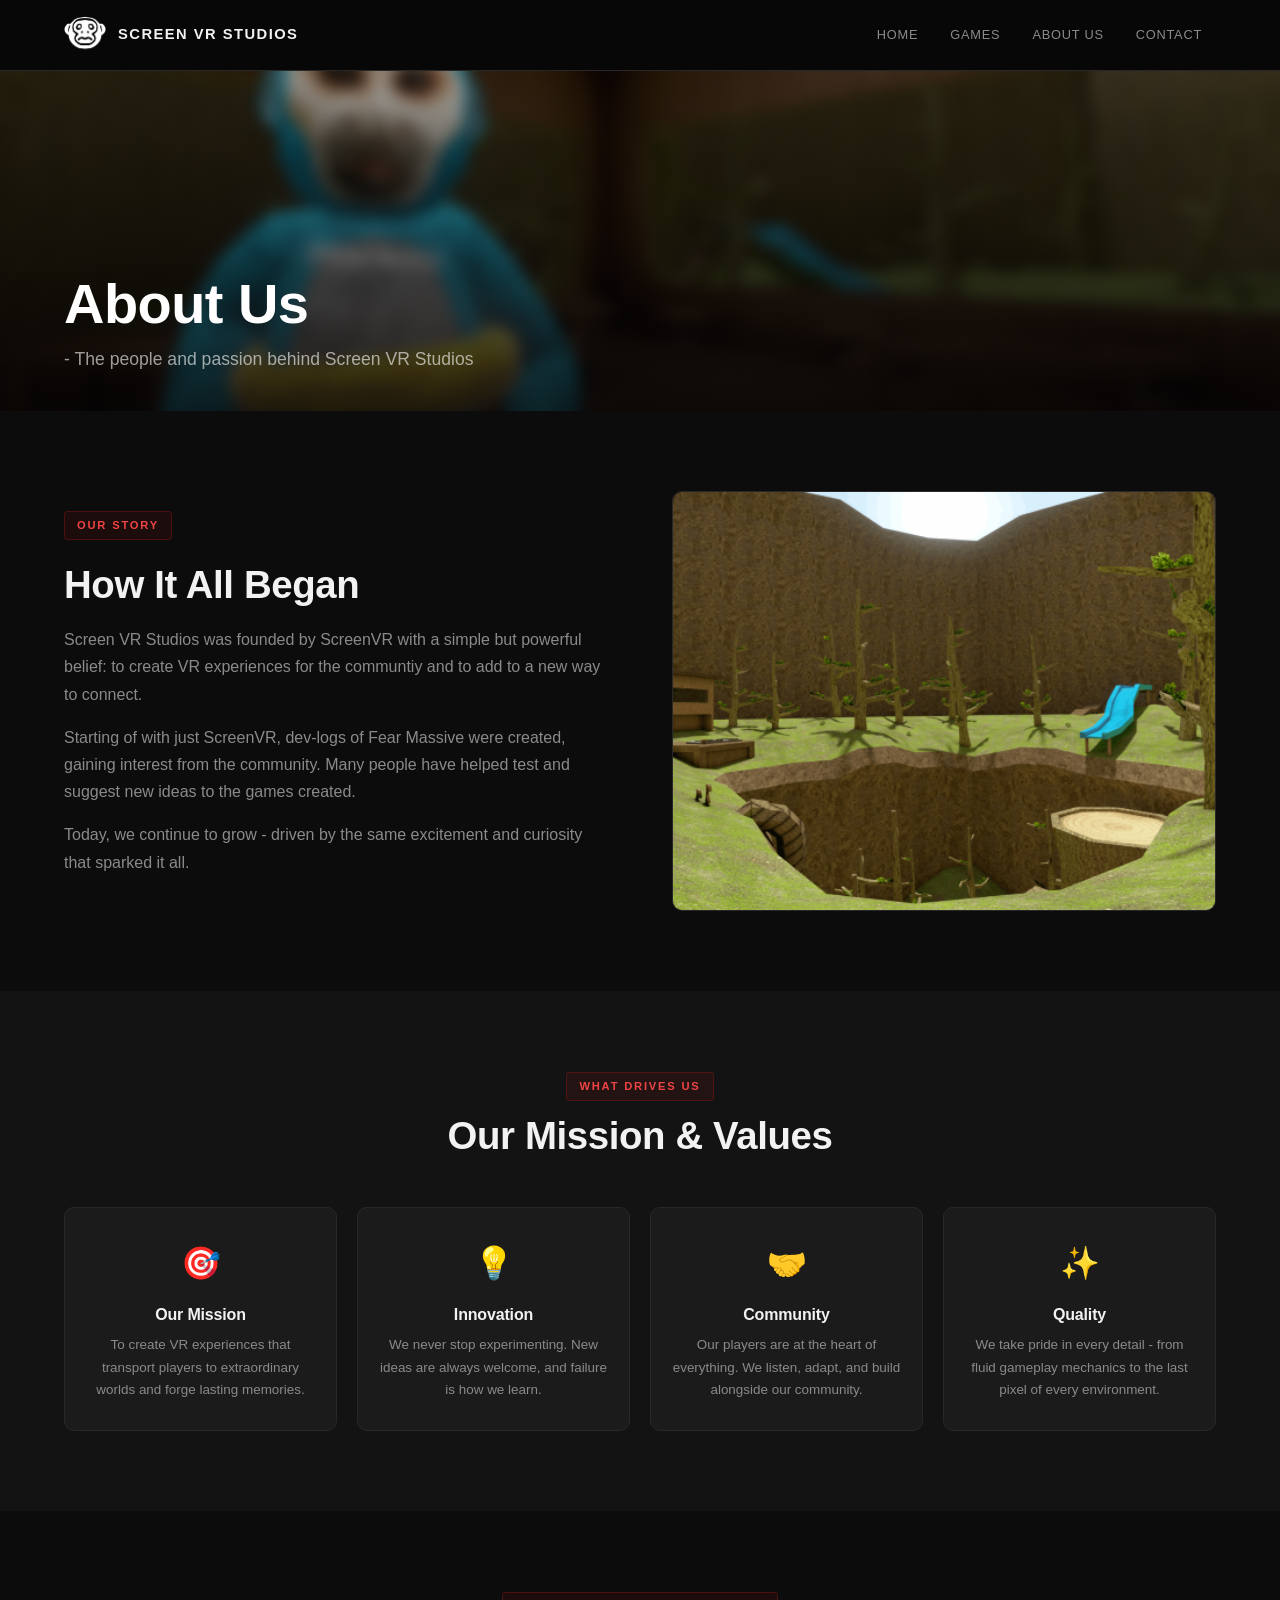
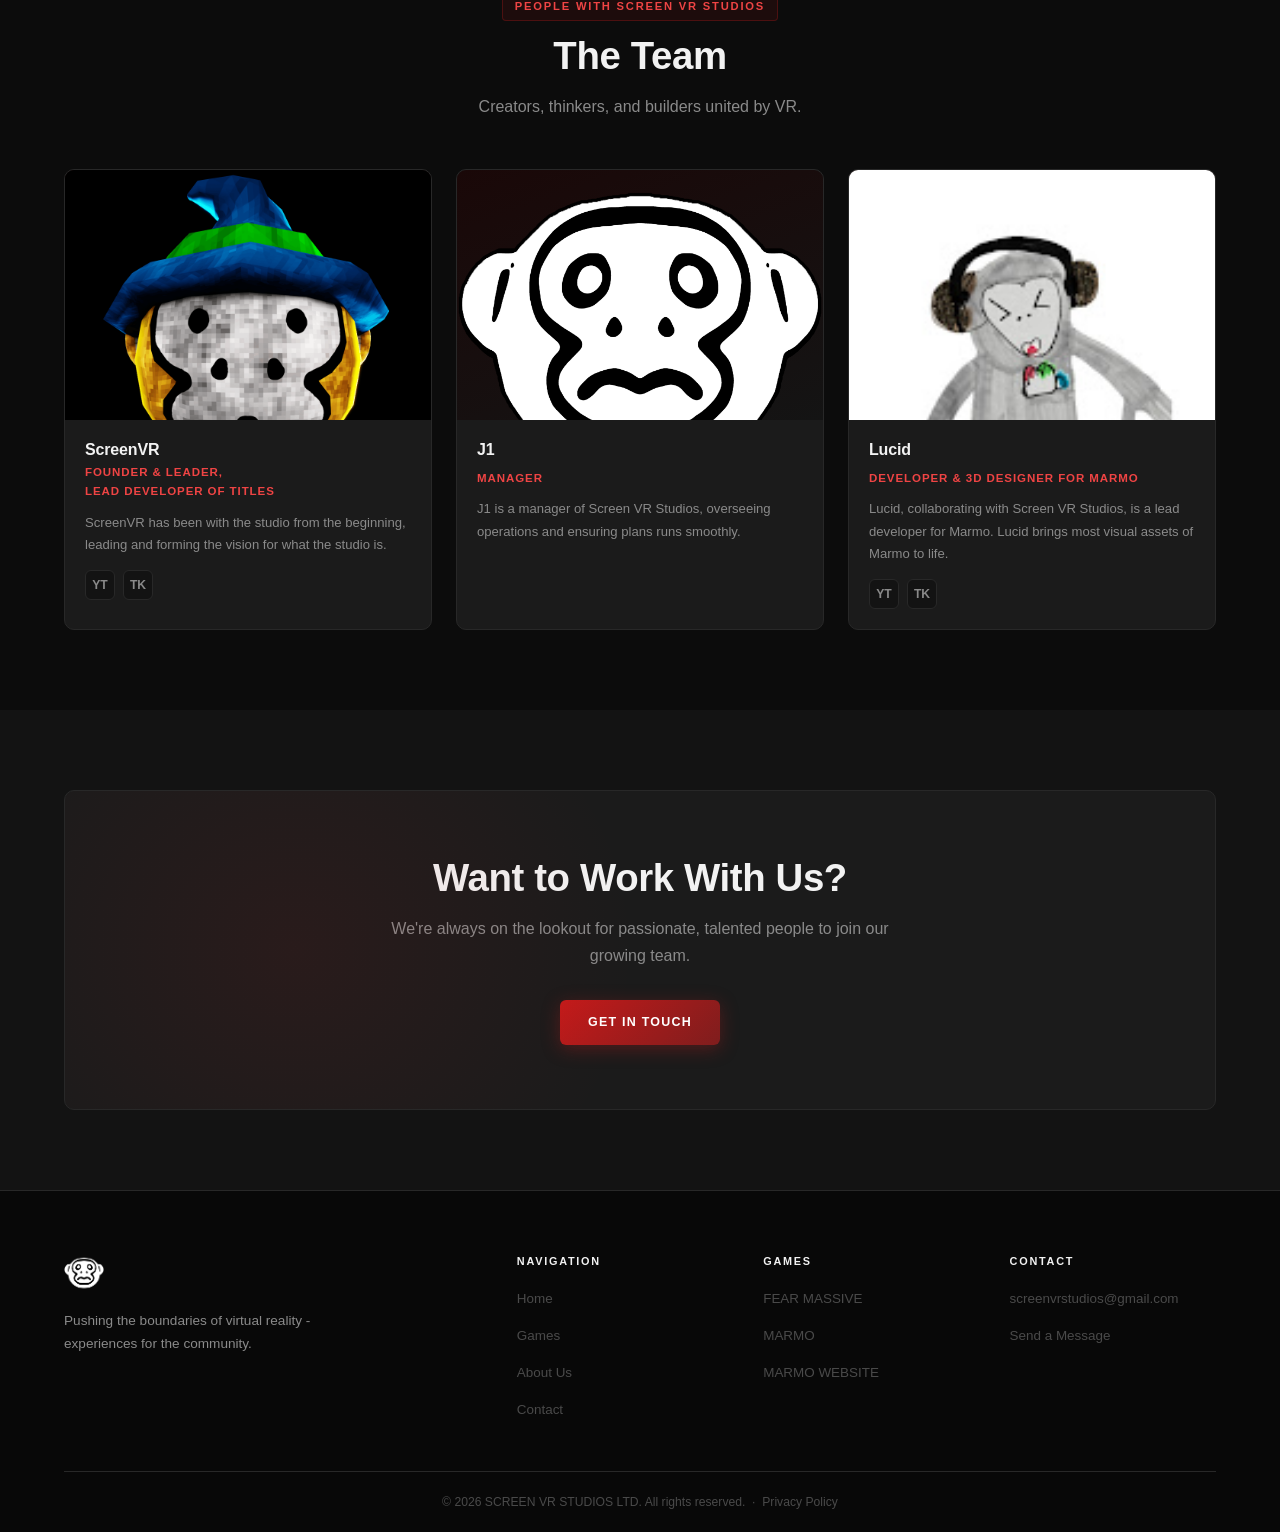
==== commit b887b635: "BackLinks" ====
--- a/about.html
+++ b/about.html
@@ -184,6 +184,7 @@
                     <ul>
                         <li><a href="https://www.meta.com/en-gb/experiences/fear-massive/7140885302658491/">FEAR MASSIVE</a></li>
                         <li><a href="https://www.meta.com/en-gb/experiences/marmo/24881288181514277/">MARMO</a></li>
+                        <li><a href="https://marmovr.com">MARMO WEBSITE</a></li>
                     </ul>
                 </div>
                 <div class="footer-links">
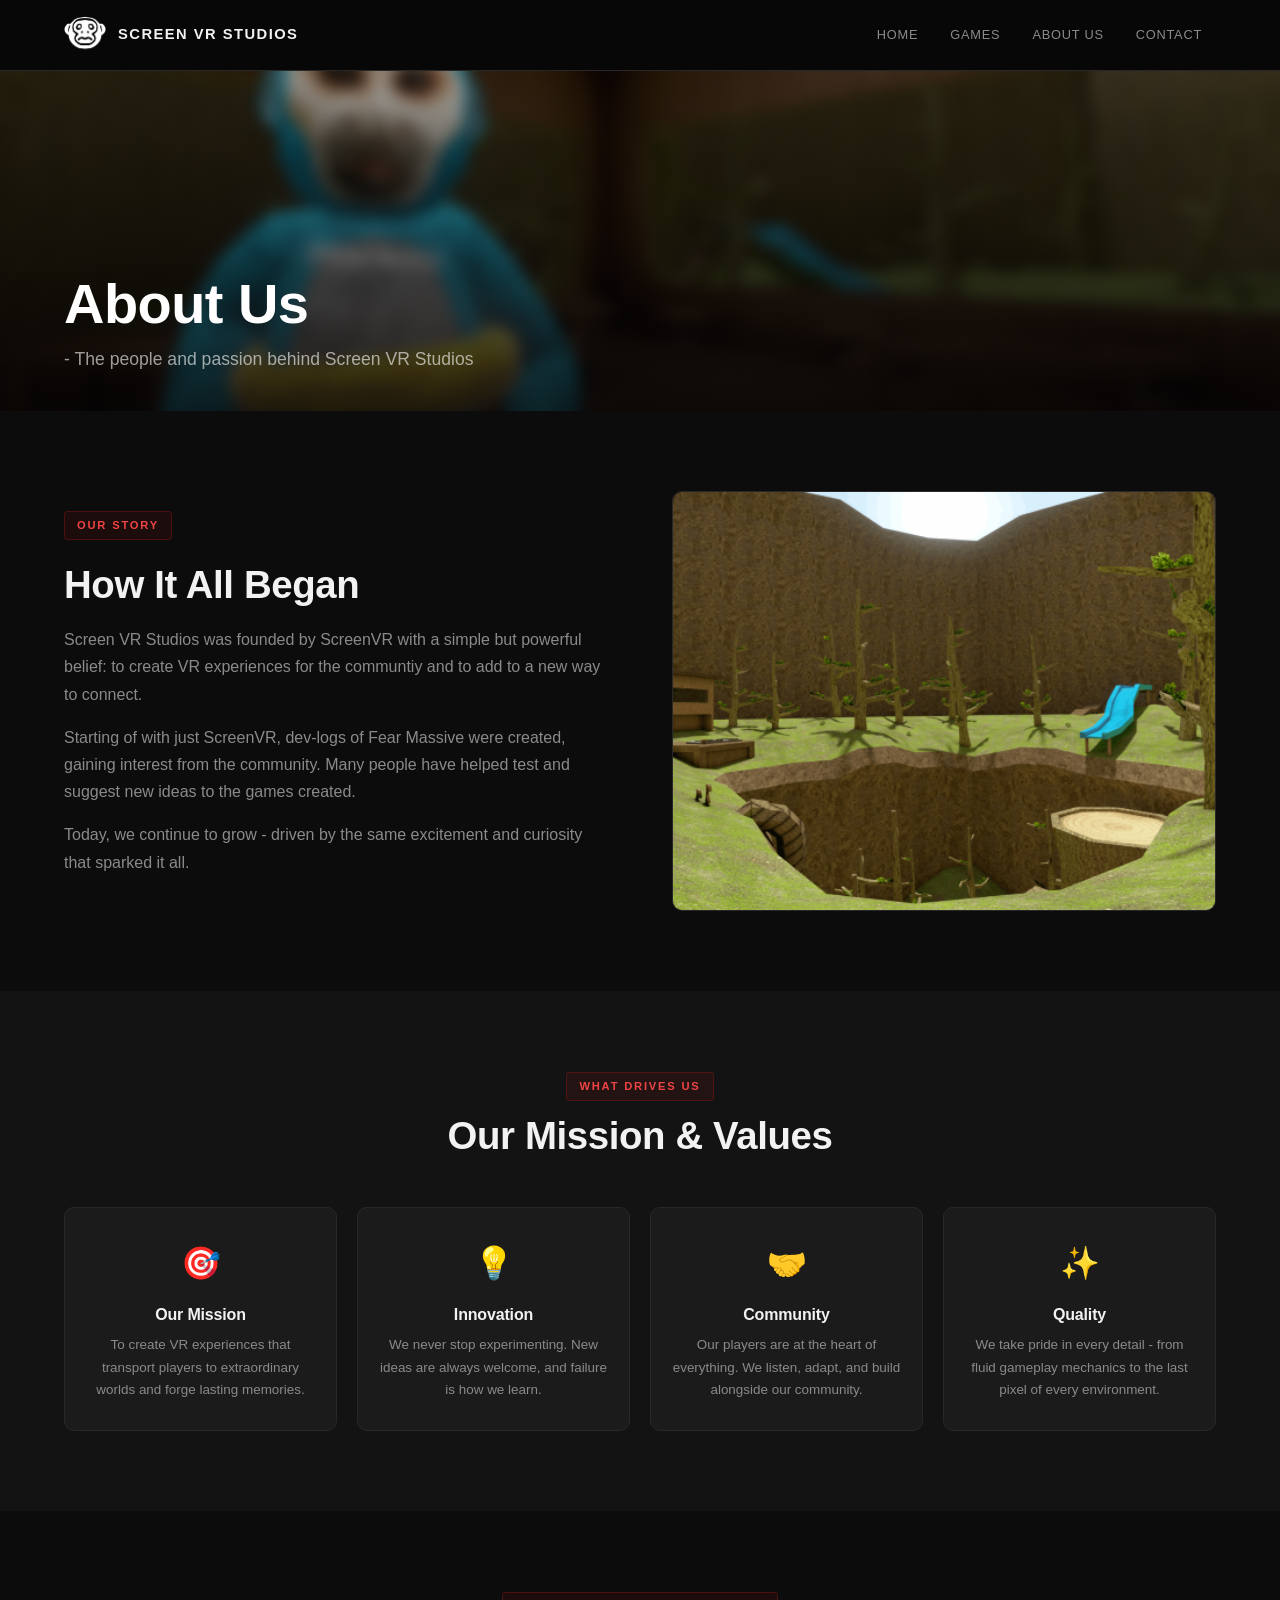
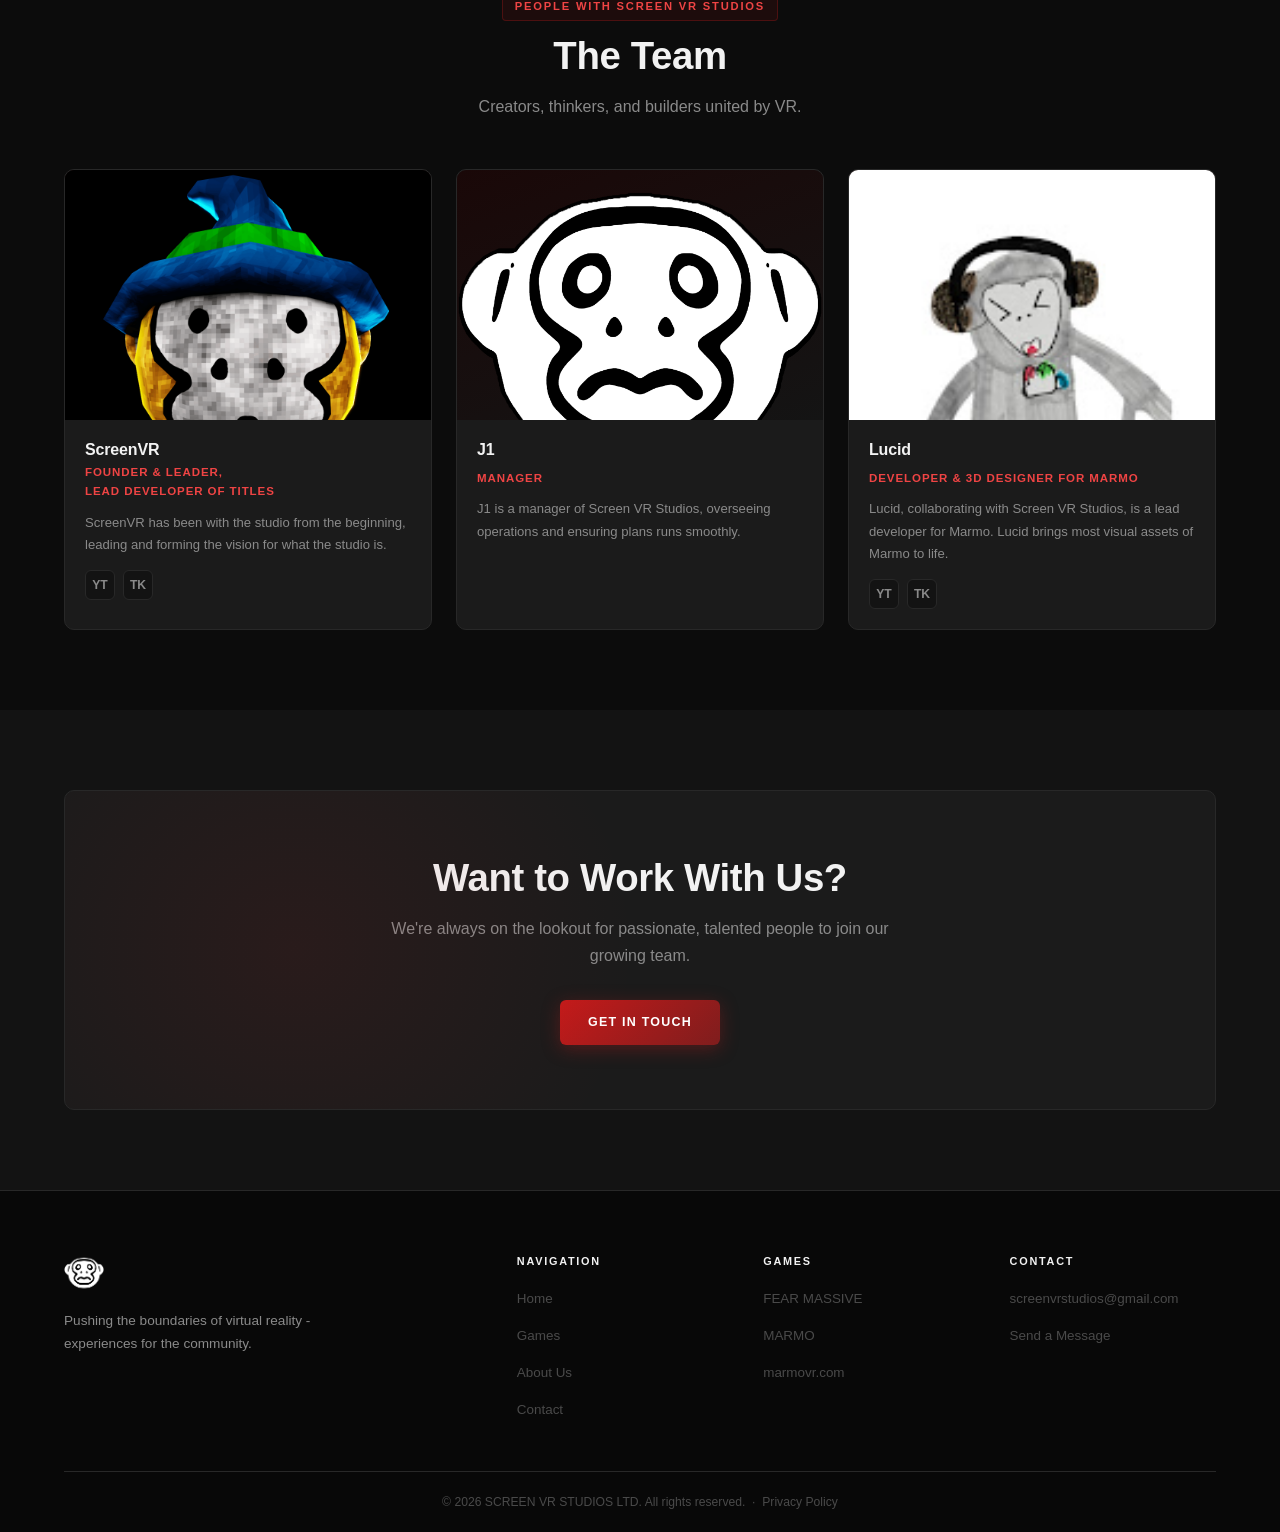
==== commit 88ef9bcb: "Backlinks" ====
--- a/about.html
+++ b/about.html
@@ -184,7 +184,7 @@
                     <ul>
                         <li><a href="https://www.meta.com/en-gb/experiences/fear-massive/7140885302658491/">FEAR MASSIVE</a></li>
                         <li><a href="https://www.meta.com/en-gb/experiences/marmo/24881288181514277/">MARMO</a></li>
-                        <li><a href="https://marmovr.com">MARMO WEBSITE</a></li>
+                        <li><a href="https://marmovr.com">marmovr.com</a></li>
                     </ul>
                 </div>
                 <div class="footer-links">
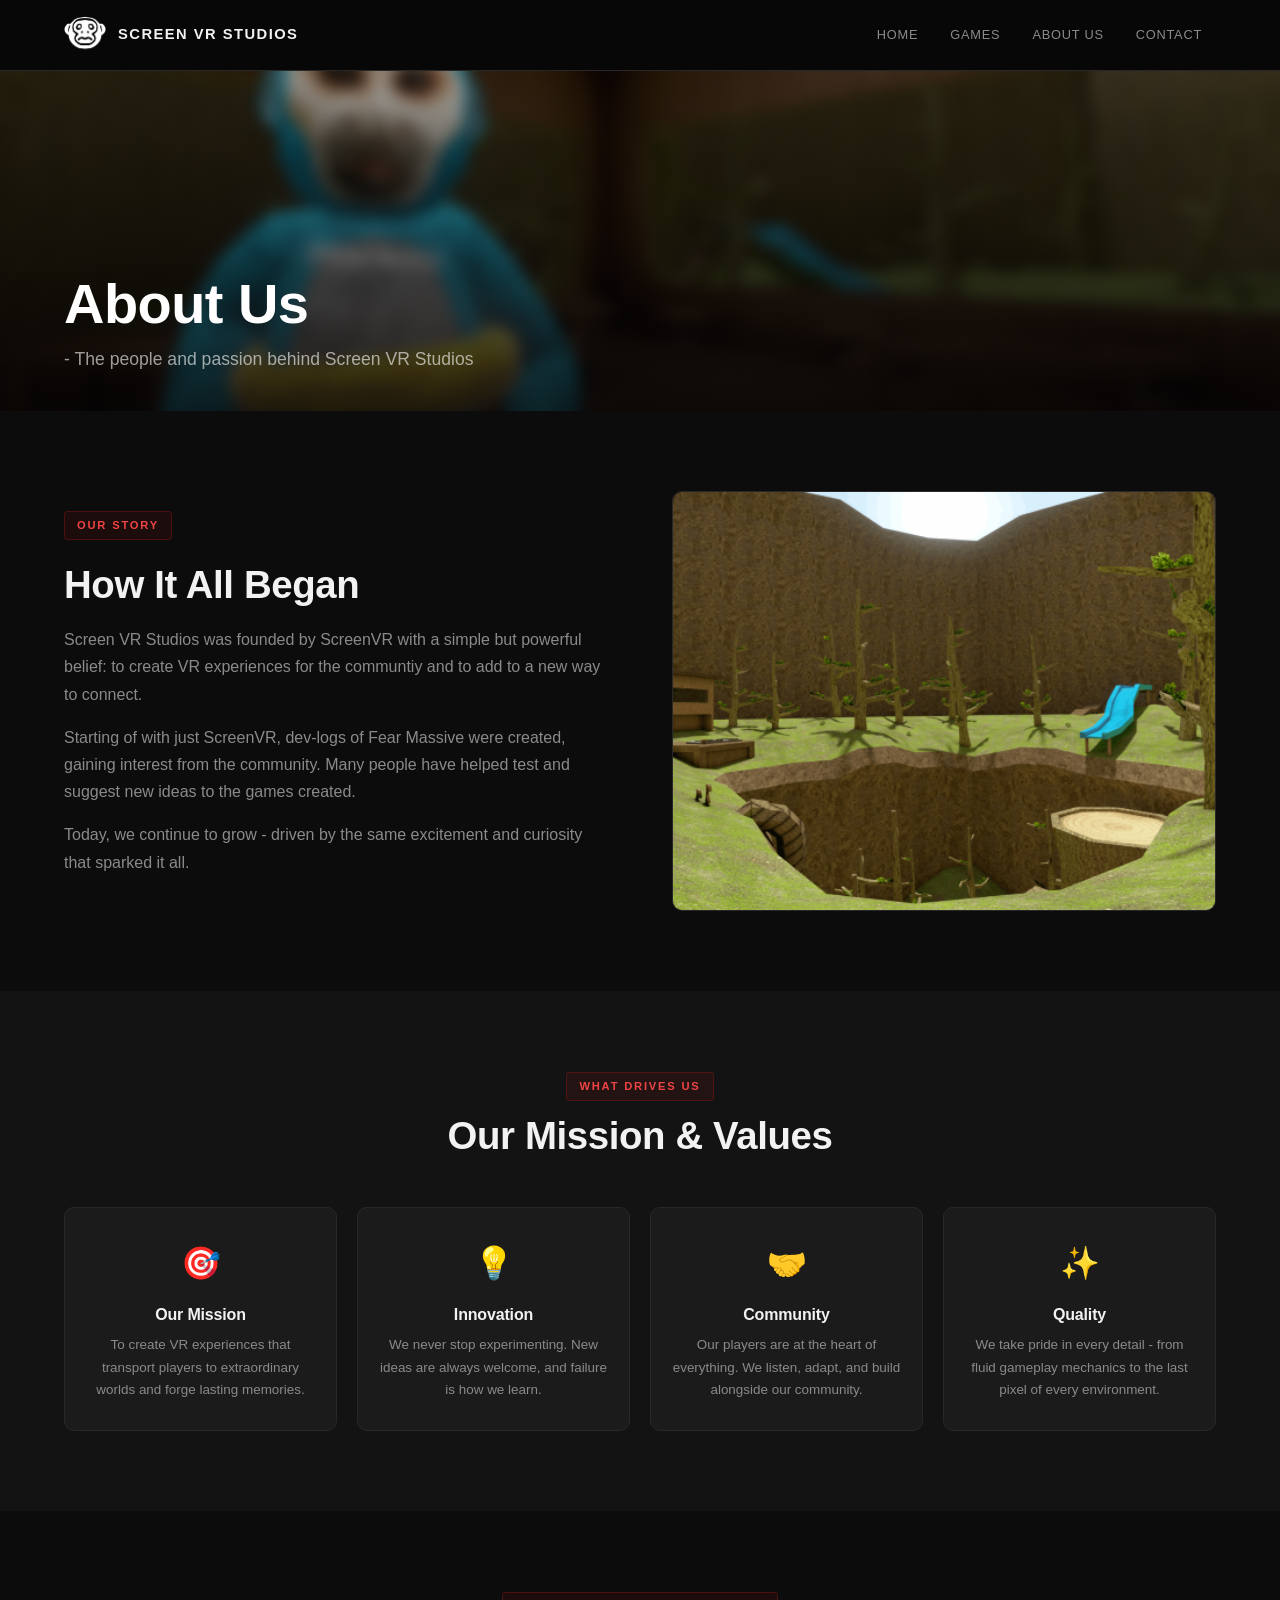
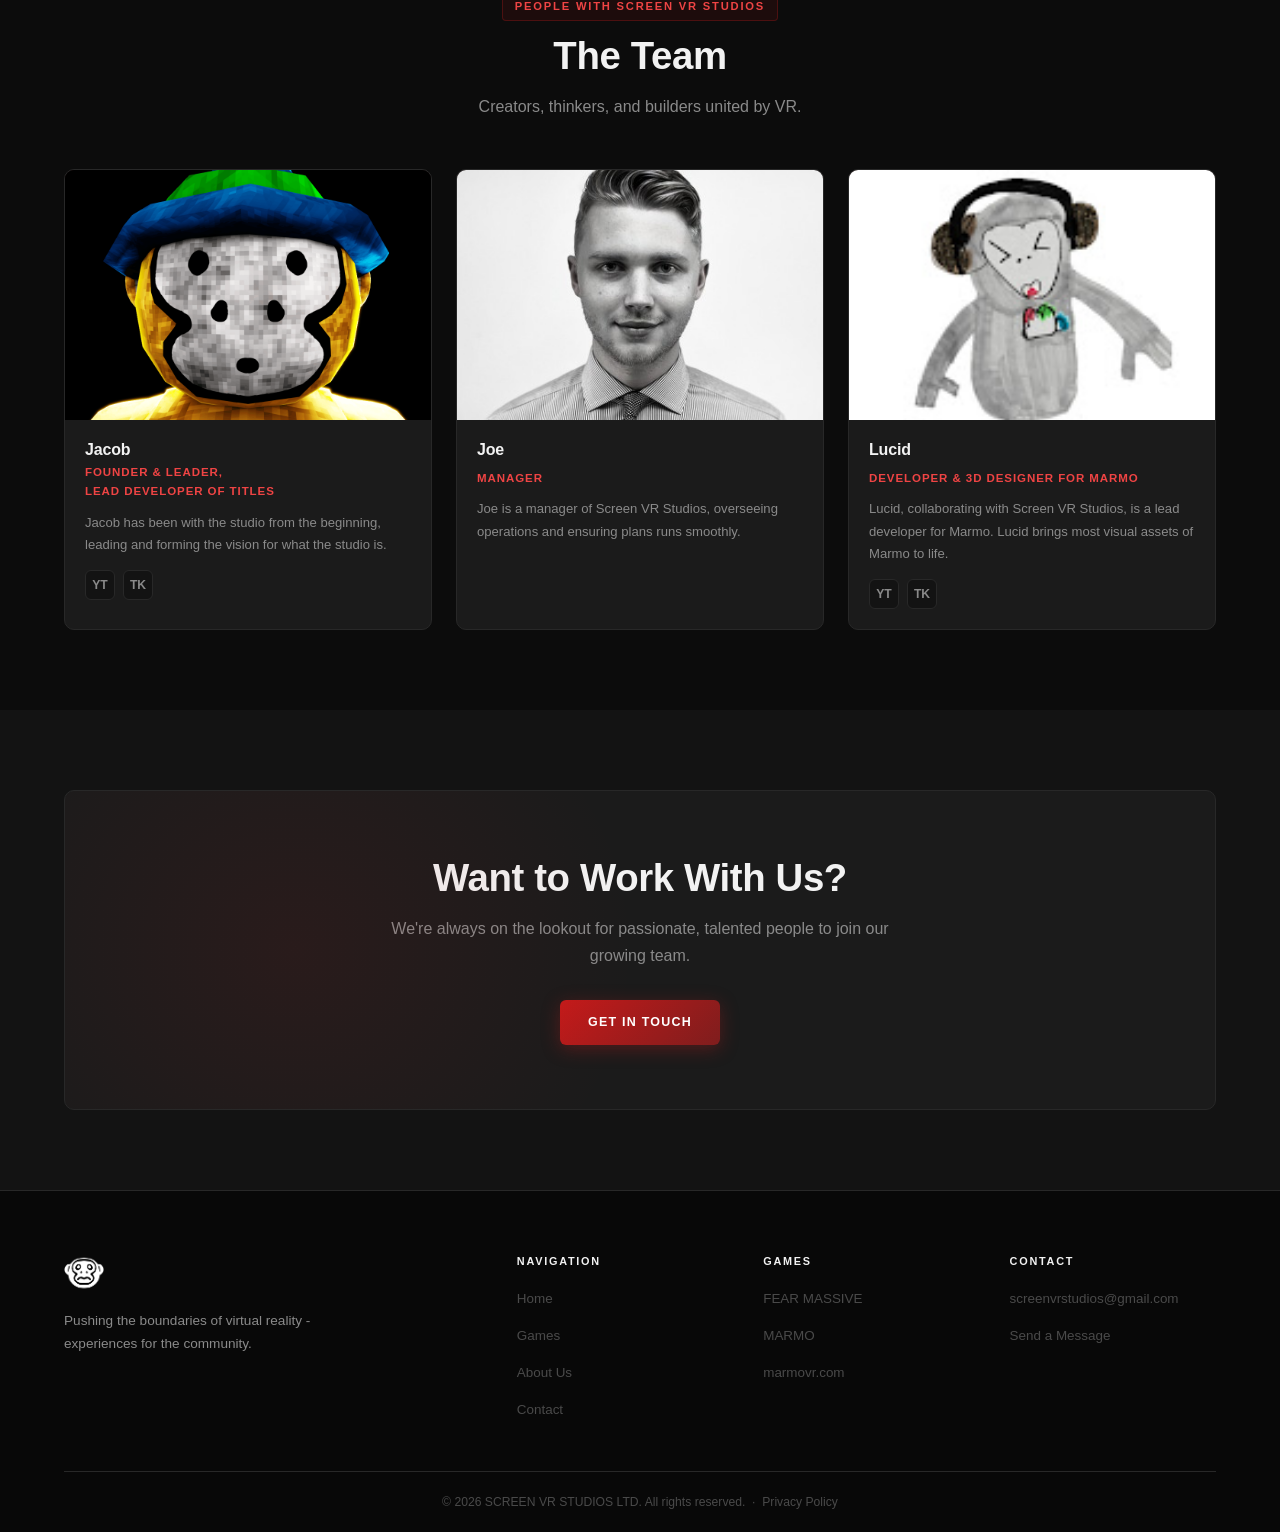
==== commit f0984d25: "Recentre" ====
--- a/about.html
+++ b/about.html
@@ -9,7 +9,10 @@
     <meta property="og:image" content="https://screenvrstudios.com/logo.png">
     <meta property="og:url" content="https://screenvrstudios.com/about.html">
     <meta property="og:type" content="website">
-    <link rel="icon" type="image/png" href="logo.png">
+    <link rel="icon" type="image/png" sizes="any" href="/logo.png">
+    <link rel="apple-touch-icon" href="/logo.png">
+    <link rel="manifest" href="/site.webmanifest">
+    <meta name="theme-color" content="#b91c1c">
     <link rel="stylesheet" href="styles.css">
 </head>
 <body>
@@ -112,9 +115,9 @@
                     <div class="team-card reveal">
                         <div class="team-card-img" style="--member-img: url('images/ScreenFMPlayer.png')"></div>
                         <div class="team-card-body">
-                            <h3>ScreenVR</h3>
+                            <h3>Jacob</h3>
                             <span class="team-role">Founder & Leader,<br> lead developer of titles</span>
-                            <p>ScreenVR has been with the studio from the beginning, leading and forming the vision for what the studio is.</p>
+                            <p>Jacob has been with the studio from the beginning, leading and forming the vision for what the studio is.</p>
                             <div class="team-social">
                                 <a href="https://www.youtube.com/@ScreenVR" aria-label="YouTube">YT</a>
                                 <a href="https://www.tiktok.com/@screenvrstudios" aria-label="TikTok">TK</a>
@@ -123,11 +126,11 @@
                     </div>
 
                     <div class="team-card reveal">
-                        <div class="team-card-img" style="--member-img: url('logo.png')"></div>
+                        <div class="team-card-img" style="--member-img: url('images/joe.jpg')"></div>
                         <div class="team-card-body">
-                            <h3>J1</h3>
+                            <h3>Joe</h3>
                             <span class="team-role">Manager</span>
-                            <p>J1 is a manager of Screen VR Studios, overseeing operations and ensuring plans runs smoothly.</p>
+                            <p>Joe is a manager of Screen VR Studios, overseeing operations and ensuring plans runs smoothly.</p>
                         </div>
                     </div>
 
--- a/styles.css
+++ b/styles.css
@@ -797,7 +797,7 @@
 .team-card-img {
     height: 250px;
     background:
-        var(--member-img, none) center top / cover no-repeat,
+        var(--member-img, none) center center / cover no-repeat,
         linear-gradient(160deg, #1a0808, #141414);
 }
 
@@ -1447,10 +1447,18 @@
 
     .cta-box       { padding: 42px 22px; }
 
-    .featured-game-img  { height: 380px; }
-    .featured-game-info { padding: 24px; max-width: 100%; justify-content: flex-end; }
-    .featured-game-overlay {
-        background: linear-gradient(to bottom, rgba(6,4,4,0.3) 0%, rgba(6,4,4,0.92) 100%);
+    /* Stacked layout: image on top, info below */
+    .featured-game          { overflow: visible; }
+    .featured-game-img      { height: 220px; overflow: hidden; border-radius: var(--radius) var(--radius) 0 0; }
+    .featured-game-overlay  { background: linear-gradient(to bottom, rgba(6,4,4,0.1) 0%, rgba(6,4,4,0.55) 100%); }
+    .featured-game-info     {
+        position: relative;
+        top: auto; right: auto; bottom: auto; left: auto;
+        padding: 22px 22px 28px;
+        max-width: 100%;
+        background: #161616;
+        border-radius: 0 0 var(--radius) var(--radius);
+        justify-content: flex-start;
     }
 
     .page-hero        { height: 260px; }
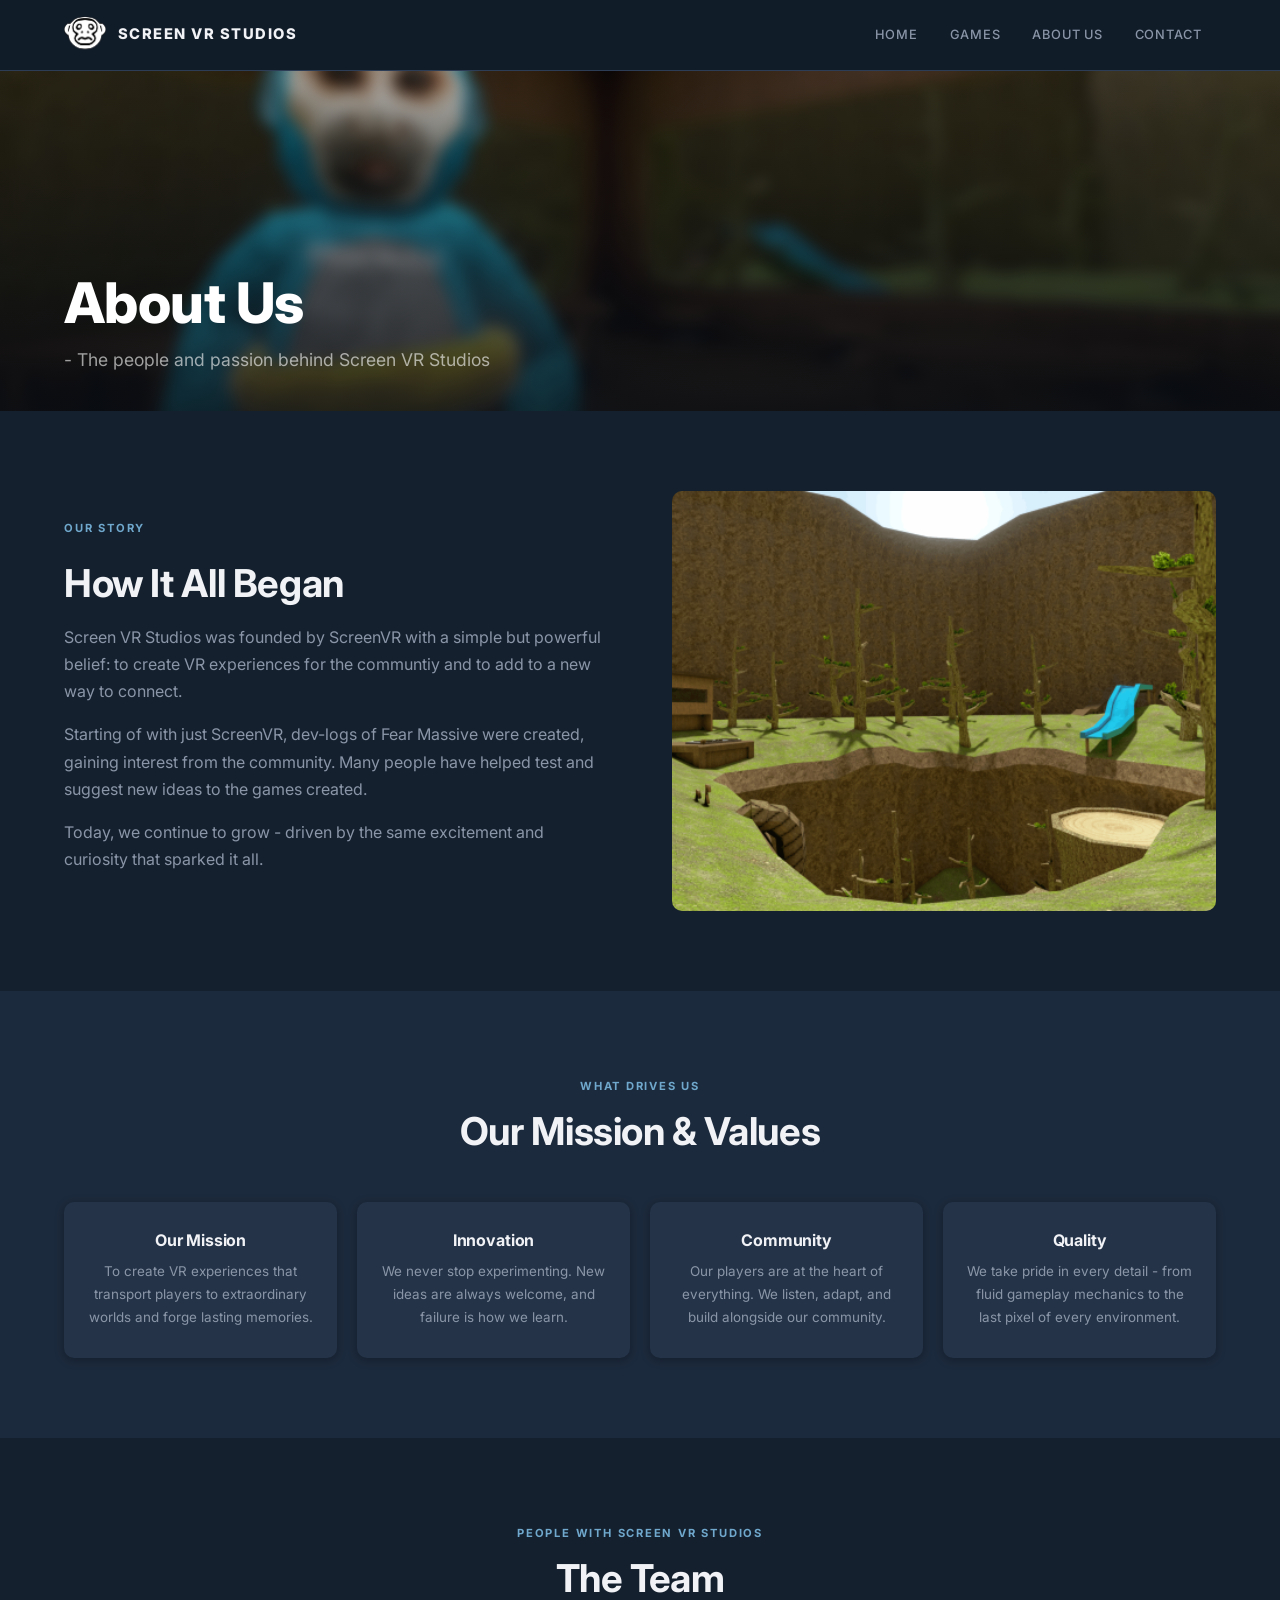
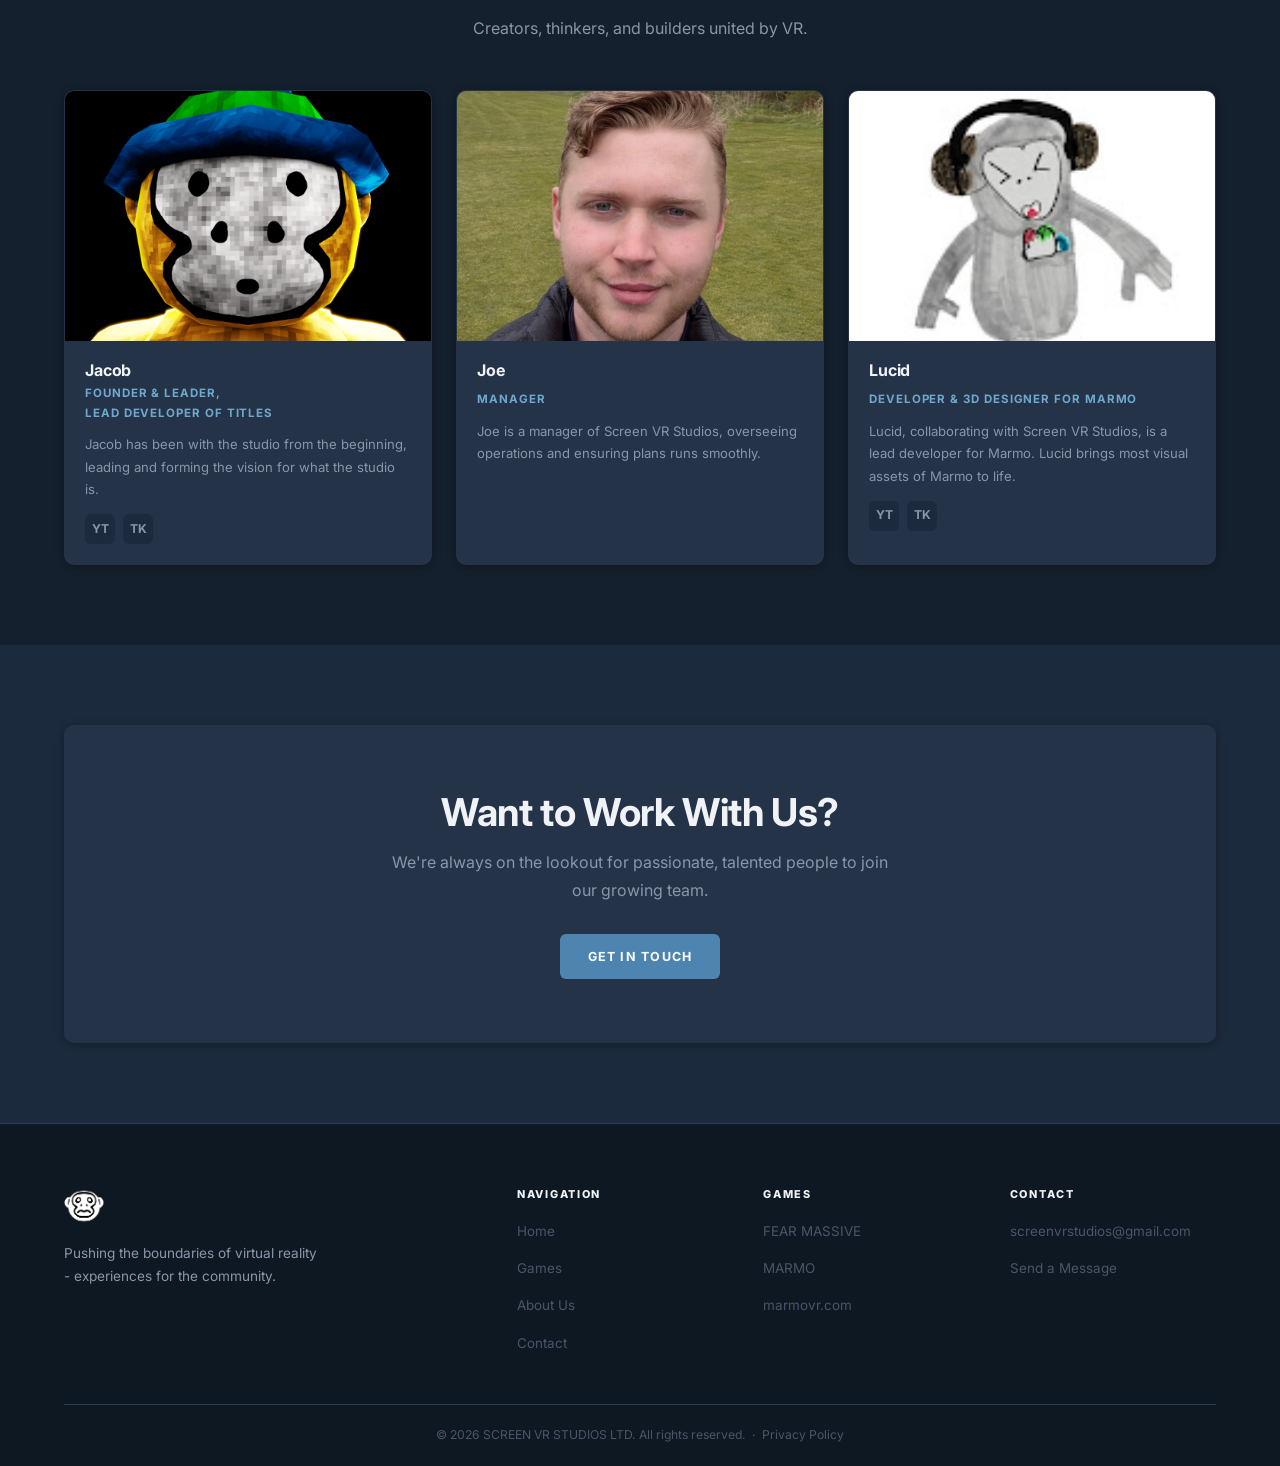
==== commit f1b65047: "colours" ====
--- a/about.html
+++ b/about.html
@@ -9,10 +9,14 @@
     <meta property="og:image" content="https://screenvrstudios.com/logo.png">
     <meta property="og:url" content="https://screenvrstudios.com/about.html">
     <meta property="og:type" content="website">
-    <link rel="icon" type="image/png" sizes="any" href="/logo.png">
+    <link rel="icon" type="image/png" sizes="5400x5400" href="/logo.png">
     <link rel="apple-touch-icon" href="/logo.png">
     <link rel="manifest" href="/site.webmanifest">
-    <meta name="theme-color" content="#b91c1c">
+    <meta name="theme-color" content="#4d85b0">
+    <link rel="preconnect" href="https://fonts.googleapis.com">
+    <link rel="preconnect" href="https://fonts.gstatic.com" crossorigin>
+    <link rel="stylesheet" href="https://fonts.googleapis.com/css2?family=Inter:wght@400;500;600;700;800&display=swap">
+    <link rel="preload" as="image" href="images/MarmoShot1Blurred.png">
     <link rel="stylesheet" href="styles.css">
 </head>
 <body>
@@ -80,22 +84,18 @@
                 </div>
                 <div class="values-grid">
                     <div class="value-card reveal">
-                        <div class="value-icon">🎯</div>
                         <h3>Our Mission</h3>
                         <p>To create VR experiences that transport players to extraordinary worlds and forge lasting memories.</p>
                     </div>
                     <div class="value-card reveal">
-                        <div class="value-icon">💡</div>
                         <h3>Innovation</h3>
                         <p>We never stop experimenting. New ideas are always welcome, and failure is how we learn.</p>
                     </div>
                     <div class="value-card reveal">
-                        <div class="value-icon">🤝</div>
                         <h3>Community</h3>
                         <p>Our players are at the heart of everything. We listen, adapt, and build alongside our community.</p>
                     </div>
                     <div class="value-card reveal">
-                        <div class="value-icon">✨</div>
                         <h3>Quality</h3>
                         <p>We take pride in every detail - from fluid gameplay mechanics to the last pixel of every environment.</p>
                     </div>
--- a/styles.css
+++ b/styles.css
@@ -1,40 +1,30 @@
 /* =============================================================
    SCREEN VR STUDIOS — Main Stylesheet
-   =============================================================
-
-   COLOUR SCHEME — edit these CSS variables to reskin the whole site:
-   - --accent          : main red accent
-   - --accent-bright   : brighter red for hover / labels
-   - --accent-steel    : neutral steel grey (secondary accent)
-   - --accent-gradient : gradient used on buttons / highlights
-
    ============================================================= */
 
 :root {
-    /* Backgrounds — dark industrial charcoal */
-    --bg-primary:    #0c0c0c;
-    --bg-secondary:  #131313;
-    --bg-card:       #1b1b1b;
-    --bg-header:     rgba(8, 8, 8, 0.97);
-
-    /* Accent colours — EDIT THESE to change the vibe */
-    --accent:          #b91c1c;
-    --accent-bright:   #ef4444;
-    --accent-steel:    #6b7280;
-    --accent-gradient: linear-gradient(135deg, #c41a1a, #7f1d1d);
+    /* Backgrounds — dark blue-grey */
+    --bg-primary:    #15202e;
+    --bg-secondary:  #1c2a3d;
+    --bg-card:       #243348;
+    --bg-header:     rgba(18, 28, 42, 0.97);
+
+    /* Accent — muted steel blue, not too saturated */
+    --accent:          #4d85b0;
+    --accent-bright:   #6fa8cc;
+    --accent-steel:    #6b8096;
 
     /* Text */
-    --text-primary:   #f2f2f2;
-    --text-secondary: #8a8a8a;
-    --text-muted:     #4a4a4a;
-
-    /* Borders — steel grey */
-    --border:       #282828;
-    --border-light: #383838;
+    --text-primary:   #f0f2f5;
+    --text-secondary: #8a96a8;
+    --text-muted:     #4a5568;
+
+    /* Borders */
+    --border:       #2d3d55;
+    --border-light: #374a64;
 
     /* Effects */
-    --card-shadow: 0 4px 30px rgba(0, 0, 0, 0.6);
-    --glow:        0 0 24px rgba(185, 28, 28, 0.28);
+    --card-shadow: 0 4px 24px rgba(0, 0, 0, 0.5);
 
     /* Layout */
     --section-pad:  80px 0;
@@ -42,9 +32,9 @@
     --radius:       10px;
     --radius-sm:    6px;
 
-    /* Fonts — Helvetica Neue */
-    --font-heading: 'Helvetica Neue', Helvetica, Arial, sans-serif;
-    --font-body:    'Helvetica Neue', Helvetica, Arial, sans-serif;
+    /* Fonts */
+    --font-heading: 'Inter', sans-serif;
+    --font-body:    'Inter', sans-serif;
 
     /* Transitions */
     --ease: 0.28s ease;
@@ -141,10 +131,6 @@
     letter-spacing: 0.16em;
     text-transform: uppercase;
     color: var(--accent-bright);
-    background: rgba(185, 28, 28, 0.1);
-    border: 1px solid rgba(185, 28, 28, 0.3);
-    border-radius: 4px;
-    padding: 4px 12px;
     margin-bottom: 12px;
 }
 
@@ -179,21 +165,19 @@
     font-weight: 700;
     letter-spacing: 0.1em;
     text-transform: uppercase;
-    transition: transform var(--ease), box-shadow var(--ease), filter var(--ease), border-color var(--ease), background var(--ease), color var(--ease);
+    transition: transform var(--ease), background var(--ease), border-color var(--ease), color var(--ease);
     white-space: nowrap;
     cursor: pointer;
 }
 
 .btn-primary {
-    background: var(--accent-gradient);
+    background: var(--accent);
     color: #fff;
     border: none;
-    box-shadow: 0 4px 18px rgba(185, 28, 28, 0.35);
 }
 .btn-primary:hover {
     transform: translateY(-2px);
-    box-shadow: 0 8px 28px rgba(185, 28, 28, 0.5);
-    filter: brightness(1.12);
+    background: var(--accent-bright);
 }
 
 .btn-outline {
@@ -204,7 +188,6 @@
 .btn-outline:hover {
     border-color: var(--accent-bright);
     color: var(--accent-bright);
-    background: rgba(185, 28, 28, 0.08);
     transform: translateY(-2px);
 }
 
@@ -235,7 +218,7 @@
 }
 
 .site-header.scrolled {
-    box-shadow: 0 4px 30px rgba(0, 0, 0, 0.65);
+    box-shadow: 0 4px 24px rgba(0, 0, 0, 0.5);
 }
 
 .header-inner {
@@ -247,7 +230,6 @@
     padding-bottom: 14px;
 }
 
-/* Brand */
 .brand {
     display: flex;
     align-items: center;
@@ -270,7 +252,6 @@
     white-space: nowrap;
 }
 
-/* Desktop nav */
 .main-nav ul {
     display: flex;
     align-items: center;
@@ -309,7 +290,6 @@
     border-radius: 2px;
 }
 
-/* Hamburger */
 .hamburger {
     display: none;
     flex-direction: column;
@@ -330,7 +310,6 @@
 .hamburger.open span:nth-child(2) { opacity: 0; transform: scaleX(0); }
 .hamburger.open span:nth-child(3) { transform: translateY(-7px) rotate(-45deg); }
 
-/* Mobile nav */
 .mobile-nav {
     display: none;
     background: var(--bg-header);
@@ -365,43 +344,17 @@
     overflow: hidden;
     background:
         var(--hero-bg, none) center center / cover no-repeat,
-        linear-gradient(160deg, #0c0000 0%, #181010 50%, #0c0c0c 100%);
-}
-
-/* Subtle grid overlay — industrial metal panel look */
-.hero::before {
-    content: '';
-    position: absolute;
-    inset: 0;
-    background-image:
-        linear-gradient(rgba(185, 28, 28, 0.04) 1px, transparent 1px),
-        linear-gradient(90deg, rgba(185, 28, 28, 0.04) 1px, transparent 1px);
-    background-size: 64px 64px;
-    pointer-events: none;
-    z-index: 1;
-}
-
-/* Radial warm glow behind text */
-.hero::after {
-    content: '';
-    position: absolute;
-    top: 40%; left: 50%;
-    transform: translate(-50%, -50%);
-    width: 700px; height: 700px;
-    background: radial-gradient(circle, rgba(185, 28, 28, 0.12) 0%, transparent 70%);
-    pointer-events: none;
-    z-index: 1;
-}
-
-/* Darkening overlay on the image */
+        var(--bg-primary);
+}
+
 .hero-overlay {
     position: absolute;
     inset: 0;
     background: linear-gradient(
         to bottom,
-        rgba(6, 4, 4, 0.55) 0%,
-        rgba(6, 4, 4, 0.65) 50%,
-        rgba(6, 4, 4, 0.9) 100%
+        rgba(10, 14, 20, 0.45) 0%,
+        rgba(10, 14, 20, 0.65) 50%,
+        rgba(10, 14, 20, 0.88) 100%
     );
     z-index: 2;
 }
@@ -430,12 +383,11 @@
     line-height: 1.05;
     letter-spacing: -0.02em;
     margin-bottom: 22px;
-    text-shadow: 0 0 60px rgba(185, 28, 28, 0.4);
 }
 
 .hero-subtitle {
     font-size: clamp(0.95rem, 1.8vw, 1.15rem);
-    color: rgba(255, 255, 255, 0.68);
+    color: rgba(255, 255, 255, 0.65);
     max-width: 560px;
     margin: 0 auto 38px;
     font-weight: 400;
@@ -448,7 +400,6 @@
     flex-wrap: wrap;
 }
 
-/* Animated scroll hint */
 .hero-scroll-hint {
     position: absolute;
     bottom: 30px; left: 50%;
@@ -457,7 +408,7 @@
     flex-direction: column;
     align-items: center;
     gap: 8px;
-    color: rgba(255, 255, 255, 0.32);
+    color: rgba(255, 255, 255, 0.28);
     font-size: 0.62rem;
     letter-spacing: 0.2em;
     text-transform: uppercase;
@@ -468,7 +419,7 @@
 .scroll-line {
     width: 1px;
     height: 32px;
-    background: linear-gradient(to bottom, rgba(255, 255, 255, 0.32), transparent);
+    background: linear-gradient(to bottom, rgba(255, 255, 255, 0.28), transparent);
 }
 
 @keyframes floatY {
@@ -490,14 +441,14 @@
     margin-top: 71px;
     background:
         var(--hero-bg, none) center center / cover no-repeat,
-        linear-gradient(160deg, #0c0000, #181010);
+        var(--bg-secondary);
 }
 
 .page-hero .hero-overlay {
     background: linear-gradient(
         to bottom,
-        rgba(6, 4, 4, 0.35) 0%,
-        rgba(6, 4, 4, 0.85) 100%
+        rgba(10, 14, 20, 0.3) 0%,
+        rgba(10, 14, 20, 0.85) 100%
     );
 }
 
@@ -513,7 +464,7 @@
 
 
 /* =============================================================
-   TWO-COLUMN GRID (About teaser, Story, etc.)
+   TWO-COLUMN GRID
    ============================================================= */
 
 .two-col-grid {
@@ -528,8 +479,7 @@
     width: 100%;
     height: 420px;
     object-fit: cover;
-    border: 1px solid var(--border);
-    background: linear-gradient(135deg, #1a0808, #141414);
+    background: var(--bg-card);
 }
 
 .two-col-text h2  { margin: 10px 0 18px; }
@@ -549,16 +499,17 @@
 
 .game-card {
     background: var(--bg-card);
-    border: 1px solid var(--border);
+    border: 1px solid transparent;
     border-radius: var(--radius);
     overflow: hidden;
+    box-shadow: 0 2px 10px rgba(0, 0, 0, 0.3);
     transition: transform var(--ease), border-color var(--ease), box-shadow var(--ease);
 }
 
 .game-card:hover {
-    transform: translateY(-7px);
+    transform: translateY(-5px);
     border-color: var(--accent);
-    box-shadow: var(--card-shadow), var(--glow);
+    box-shadow: 0 6px 20px rgba(0, 0, 0, 0.4);
 }
 
 .game-card-img {
@@ -566,13 +517,13 @@
     position: relative;
     background:
         var(--card-img, none) center / cover no-repeat,
-        linear-gradient(135deg, #1a0808, #141414);
+        var(--bg-card);
 }
 
 .game-tag {
     position: absolute;
     top: 12px; left: 12px;
-    background: var(--accent-gradient);
+    background: var(--accent);
     color: #fff;
     font-size: 0.65rem;
     font-weight: 700;
@@ -633,14 +584,14 @@
 .stat-item {
     padding: 32px 20px;
     background: var(--bg-card);
-    border: 1px solid var(--border);
+    border: 1px solid transparent;
     border-radius: var(--radius);
-    transition: border-color var(--ease), box-shadow var(--ease);
+    box-shadow: 0 2px 10px rgba(0, 0, 0, 0.3);
+    transition: border-color var(--ease);
 }
 
 .stat-item:hover {
     border-color: var(--accent);
-    box-shadow: var(--glow);
 }
 
 .stat-number {
@@ -648,10 +599,7 @@
     font-family: var(--font-heading);
     font-size: clamp(2rem, 4vw, 3rem);
     font-weight: 800;
-    background: var(--accent-gradient);
-    -webkit-background-clip: text;
-    -webkit-text-fill-color: transparent;
-    background-clip: text;
+    color: var(--accent-bright);
     margin-bottom: 8px;
     letter-spacing: -0.02em;
 }
@@ -677,17 +625,17 @@
 
 .feature-card {
     background: var(--bg-card);
-    border: 1px solid var(--border);
+    border: 1px solid transparent;
     border-radius: var(--radius);
     padding: 34px 26px;
     text-align: center;
-    transition: transform var(--ease), border-color var(--ease), box-shadow var(--ease);
+    box-shadow: 0 2px 10px rgba(0, 0, 0, 0.3);
+    transition: transform var(--ease), border-color var(--ease);
 }
 
 .feature-card:hover {
     border-color: var(--accent);
-    transform: translateY(-5px);
-    box-shadow: var(--glow);
+    transform: translateY(-4px);
 }
 
 .feature-icon {
@@ -707,21 +655,10 @@
 
 .cta-box {
     background: var(--bg-card);
-    border: 1px solid var(--border);
     border-radius: var(--radius);
     padding: 64px 40px;
     text-align: center;
-    position: relative;
-    overflow: hidden;
-}
-
-.cta-box::before {
-    content: '';
-    position: absolute;
-    top: -50%; left: -10%;
-    width: 60%; height: 200%;
-    background: radial-gradient(ellipse, rgba(185, 28, 28, 0.09) 0%, transparent 70%);
-    pointer-events: none;
+    box-shadow: 0 2px 10px rgba(0, 0, 0, 0.3);
 }
 
 .cta-box h2 { margin-bottom: 14px; }
@@ -747,17 +684,17 @@
 
 .value-card {
     background: var(--bg-card);
-    border: 1px solid var(--border);
+    border: 1px solid transparent;
     border-radius: var(--radius);
     padding: 28px 20px;
     text-align: center;
-    transition: transform var(--ease), border-color var(--ease), box-shadow var(--ease);
+    box-shadow: 0 2px 10px rgba(0, 0, 0, 0.3);
+    transition: transform var(--ease), border-color var(--ease);
 }
 
 .value-card:hover {
     border-color: var(--accent);
-    transform: translateY(-5px);
-    box-shadow: var(--glow);
+    transform: translateY(-4px);
 }
 
 .value-icon {
@@ -782,23 +719,24 @@
 
 .team-card {
     background: var(--bg-card);
-    border: 1px solid var(--border);
+    border: 1px solid transparent;
     border-radius: var(--radius);
     overflow: hidden;
+    box-shadow: 0 2px 10px rgba(0, 0, 0, 0.3);
     transition: transform var(--ease), border-color var(--ease), box-shadow var(--ease);
 }
 
 .team-card:hover {
-    transform: translateY(-7px);
+    transform: translateY(-5px);
     border-color: var(--accent);
-    box-shadow: var(--card-shadow), var(--glow);
+    box-shadow: 0 6px 20px rgba(0, 0, 0, 0.4);
 }
 
 .team-card-img {
     height: 250px;
     background:
         var(--member-img, none) center center / cover no-repeat,
-        linear-gradient(160deg, #1a0808, #141414);
+        var(--bg-card);
 }
 
 .team-card-body { padding: 20px; }
@@ -834,7 +772,7 @@
     justify-content: center;
     width: 30px; height: 30px;
     background: var(--bg-secondary);
-    border: 1px solid var(--border);
+    border: 1px solid transparent;
     border-radius: var(--radius-sm);
     font-size: 0.76rem;
     font-weight: 700;
@@ -909,7 +847,7 @@
 .form-group textarea:focus,
 .form-group select:focus {
     border-color: var(--accent-bright);
-    box-shadow: 0 0 0 3px rgba(239, 68, 68, 0.1);
+    box-shadow: 0 0 0 3px rgba(111, 168, 204, 0.12);
 }
 
 .form-group input::placeholder,
@@ -953,7 +891,6 @@
 
 .form-success.visible { display: block; }
 
-/* Contact info sidebar */
 .contact-info h2 { margin-bottom: 22px; }
 
 .contact-info-item {
@@ -962,9 +899,10 @@
     gap: 16px;
     padding: 18px;
     background: var(--bg-card);
-    border: 1px solid var(--border);
+    border: 1px solid transparent;
     border-radius: var(--radius);
     margin-bottom: 14px;
+    box-shadow: 0 2px 10px rgba(0, 0, 0, 0.3);
     transition: border-color var(--ease);
 }
 
@@ -1007,7 +945,6 @@
     margin-bottom: 12px;
 }
 
-/* Social links (icon-only, square) */
 .social-links {
     display: flex;
     flex-wrap: wrap;
@@ -1020,10 +957,11 @@
     justify-content: center;
     width: 38px; height: 38px;
     background: var(--bg-card);
-    border: 1px solid var(--border);
+    border: 1px solid transparent;
     border-radius: var(--radius-sm);
     font-size: 0.88rem;
     color: var(--text-secondary);
+    box-shadow: 0 1px 6px rgba(0, 0, 0, 0.3);
     transition: border-color var(--ease), color var(--ease), transform var(--ease);
 }
 
@@ -1033,7 +971,6 @@
     transform: translateY(-2px);
 }
 
-/* Social links with text (contact page sidebar) */
 .social-links-lg {
     display: flex;
     flex-direction: column;
@@ -1046,11 +983,12 @@
     gap: 8px;
     padding: 9px 16px;
     background: var(--bg-card);
-    border: 1px solid var(--border);
+    border: 1px solid transparent;
     border-radius: var(--radius-sm);
     font-size: 0.82rem;
     font-weight: 500;
     color: var(--text-secondary);
+    box-shadow: 0 1px 6px rgba(0, 0, 0, 0.3);
     transition: border-color var(--ease), color var(--ease), transform var(--ease);
 }
 
@@ -1075,7 +1013,7 @@
     position: relative;
     background:
         var(--featured-img, none) center / cover no-repeat,
-        linear-gradient(135deg, #1a0808, #141414);
+        var(--bg-card);
 }
 
 .featured-game-overlay {
@@ -1083,9 +1021,9 @@
     inset: 0;
     background: linear-gradient(
         to right,
-        rgba(6, 4, 4, 0.92) 0%,
-        rgba(6, 4, 4, 0.60) 50%,
-        rgba(6, 4, 4, 0.15) 100%
+        rgba(10, 14, 20, 0.92) 0%,
+        rgba(10, 14, 20, 0.60) 50%,
+        rgba(10, 14, 20, 0.15) 100%
     );
 }
 
@@ -1167,7 +1105,7 @@
 
 .filter-btn:hover,
 .filter-btn.active {
-    background: var(--accent-gradient);
+    background: var(--accent);
     border-color: transparent;
     color: #fff;
 }
@@ -1185,16 +1123,16 @@
     flex: 1 1 380px;
     max-width: 560px;
     background: var(--bg-card);
-    border: 1px solid var(--border);
+    border: 1px solid transparent;
     border-radius: var(--radius);
     overflow: hidden;
-    transition: transform var(--ease), border-color var(--ease), box-shadow var(--ease);
+    box-shadow: 0 2px 10px rgba(0, 0, 0, 0.3);
+    transition: transform var(--ease), border-color var(--ease);
 }
 
 .coming-soon-card:hover {
-    transform: translateY(-5px);
+    transform: translateY(-4px);
     border-color: var(--accent);
-    box-shadow: var(--card-shadow), var(--glow);
 }
 
 .coming-soon-img {
@@ -1202,14 +1140,14 @@
     position: relative;
     background:
         var(--cs-img, none) center / cover no-repeat,
-        linear-gradient(135deg, #1a0808, #141414);
+        var(--bg-card);
     filter: brightness(0.65);
 }
 
 .coming-soon-badge {
     position: absolute;
     top: 12px; right: 12px;
-    background: rgba(6, 4, 4, 0.88);
+    background: rgba(10, 14, 20, 0.88);
     border: 1px solid var(--accent-bright);
     color: var(--accent-bright);
     font-size: 0.62rem;
@@ -1218,7 +1156,7 @@
     text-transform: uppercase;
     padding: 5px 10px;
     border-radius: 3px;
-    filter: brightness(1.5);
+    filter: brightness(1.2);
 }
 
 .coming-soon-body { padding: 20px; }
@@ -1240,7 +1178,7 @@
    ============================================================= */
 
 .site-footer {
-    background: #080808;
+    background: #0e1822;
     border-top: 1px solid var(--border);
     padding: 64px 0 0;
 }
@@ -1304,6 +1242,7 @@
 }
 
 .footer-bottom a:hover { color: var(--accent-bright); }
+
 
 /* =============================================================
    PRIVACY POLICY PAGE
@@ -1382,8 +1321,8 @@
 
 .reveal {
     opacity: 0;
-    transform: translateY(28px);
-    transition: opacity 0.6s ease, transform 0.6s ease;
+    transform: translateY(20px);
+    transition: opacity 0.5s ease, transform 0.5s ease;
 }
 
 .reveal.visible {
@@ -1447,16 +1386,15 @@
 
     .cta-box       { padding: 42px 22px; }
 
-    /* Stacked layout: image on top, info below */
     .featured-game          { overflow: visible; }
     .featured-game-img      { height: 220px; overflow: hidden; border-radius: var(--radius) var(--radius) 0 0; }
-    .featured-game-overlay  { background: linear-gradient(to bottom, rgba(6,4,4,0.1) 0%, rgba(6,4,4,0.55) 100%); }
+    .featured-game-overlay  { background: linear-gradient(to bottom, rgba(10,14,20,0.1) 0%, rgba(10,14,20,0.55) 100%); }
     .featured-game-info     {
         position: relative;
         top: auto; right: auto; bottom: auto; left: auto;
         padding: 22px 22px 28px;
         max-width: 100%;
-        background: #161616;
+        background: var(--bg-card);
         border-radius: 0 0 var(--radius) var(--radius);
         justify-content: flex-start;
     }
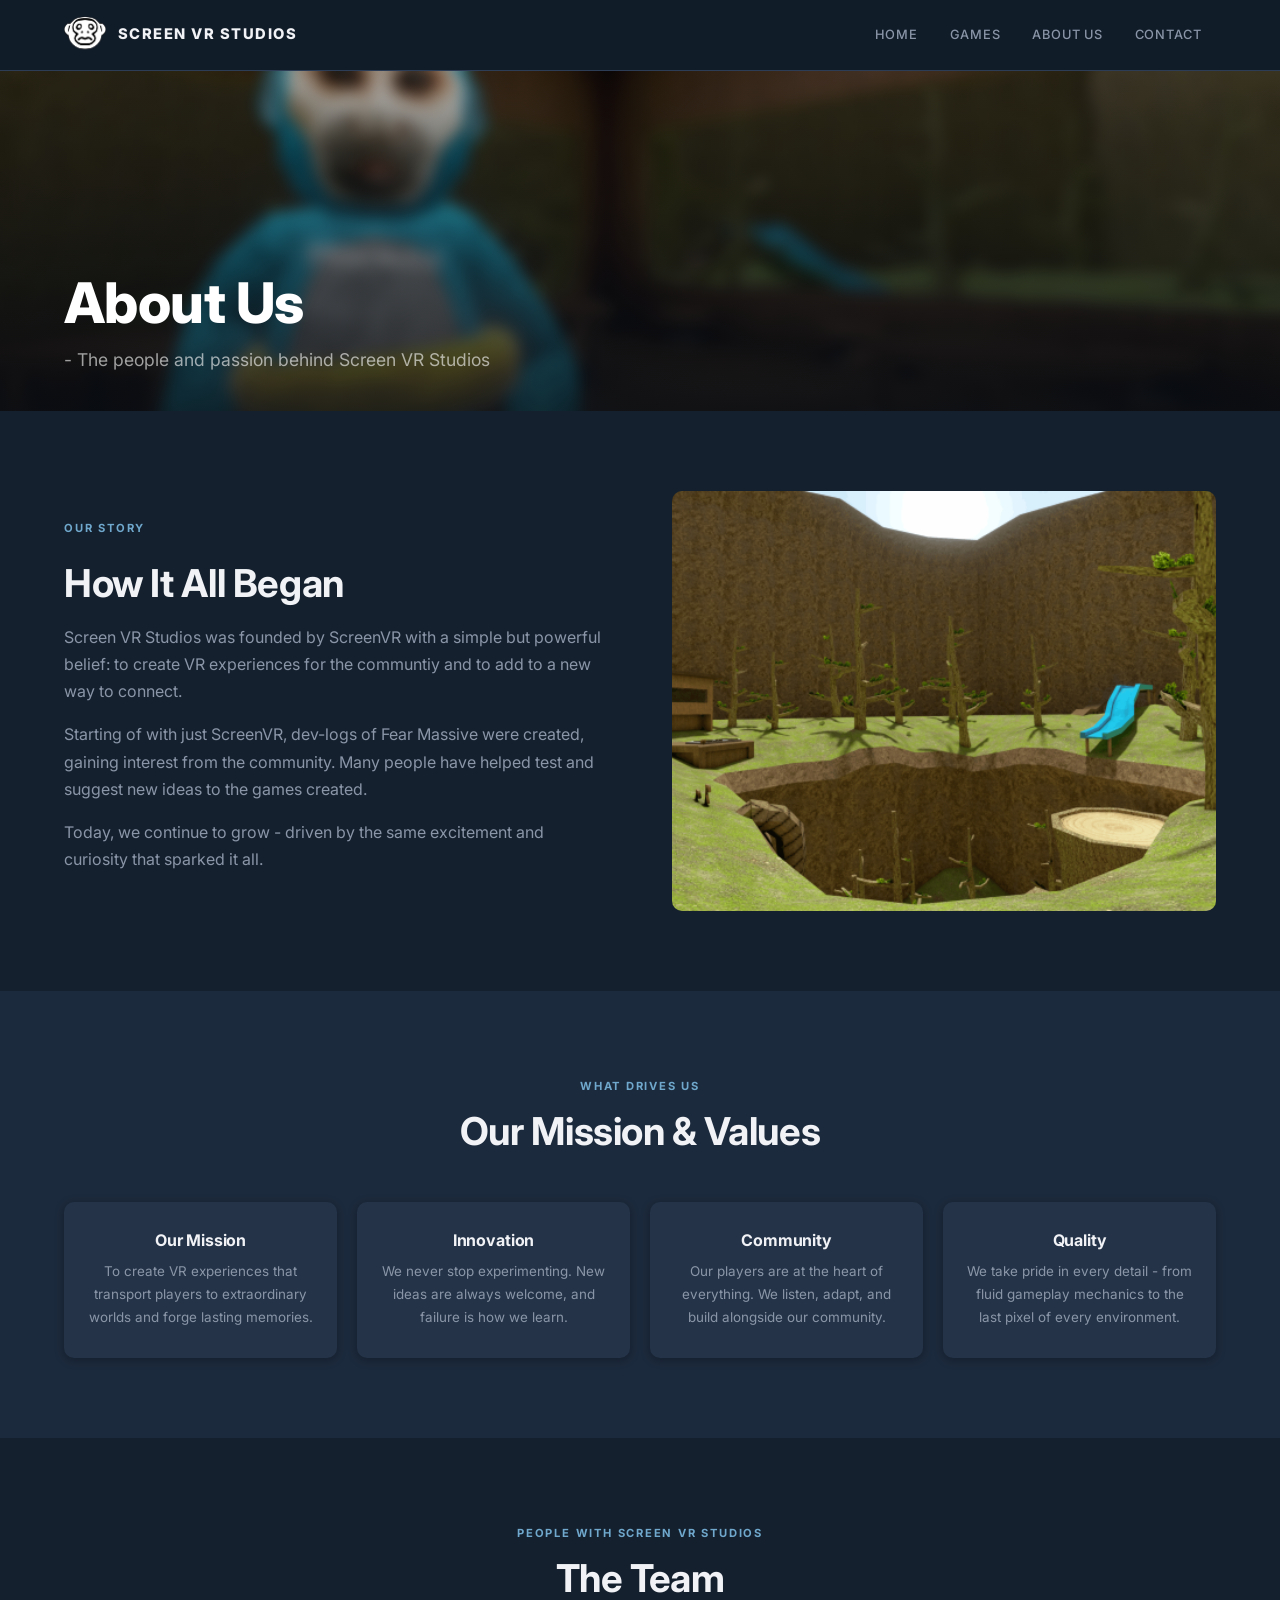
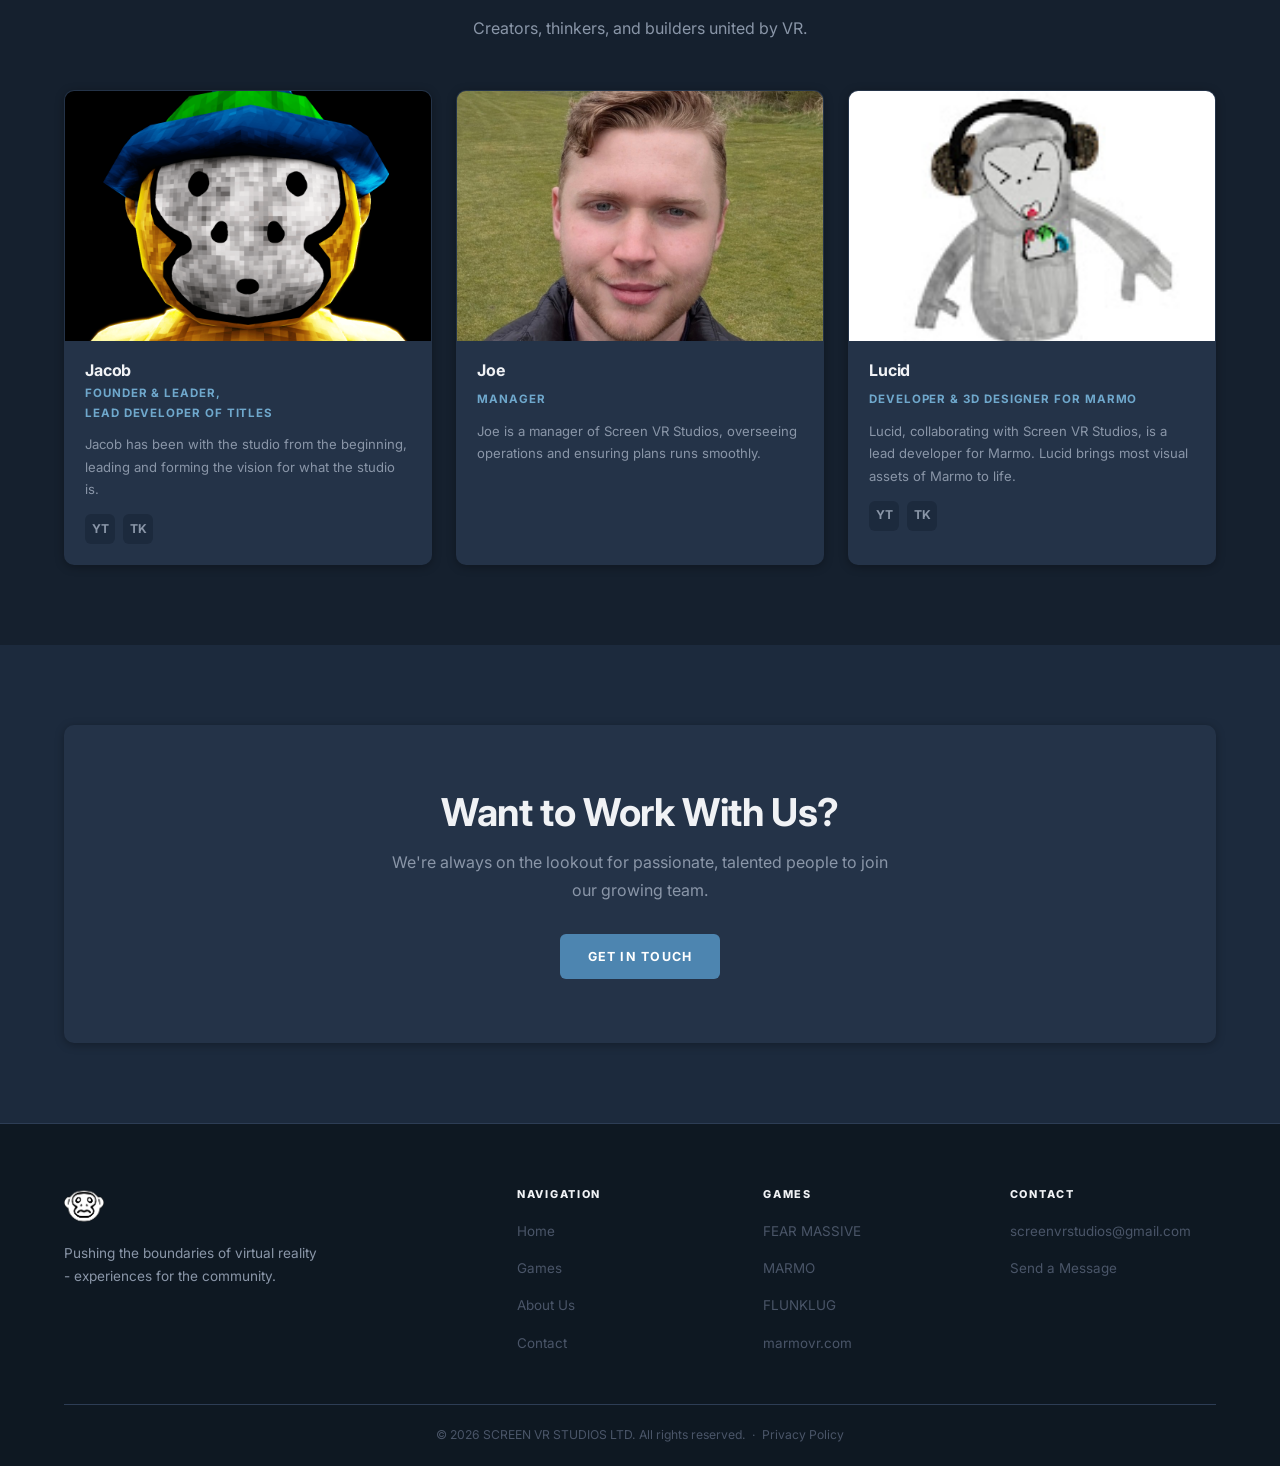
==== commit 6b4c789d: "flunkilyug" ====
--- a/about.html
+++ b/about.html
@@ -9,7 +9,7 @@
     <meta property="og:image" content="https://screenvrstudios.com/logo.png">
     <meta property="og:url" content="https://screenvrstudios.com/about.html">
     <meta property="og:type" content="website">
-    <link rel="icon" type="image/png" sizes="5400x5400" href="/logo.png">
+    <link rel="icon" type="image/x-icon" href="/images/SVS.ico">
     <link rel="apple-touch-icon" href="/logo.png">
     <link rel="manifest" href="/site.webmanifest">
     <meta name="theme-color" content="#4d85b0">
@@ -19,7 +19,12 @@
     <link rel="preload" as="image" href="images/MarmoShot1Blurred.png">
     <link rel="stylesheet" href="styles.css">
 </head>
-<body>
+<body class="preloading">
+
+    <div id="preloader">
+        <img src="logo.png" alt="Screen VR Studios" class="preloader-logo">
+        <div class="preloader-spinner"></div>
+    </div>
 
     <header class="site-header" id="site-header">
         <div class="header-inner container">
@@ -187,6 +192,7 @@
                     <ul>
                         <li><a href="https://www.meta.com/en-gb/experiences/fear-massive/7140885302658491/">FEAR MASSIVE</a></li>
                         <li><a href="https://www.meta.com/en-gb/experiences/marmo/24881288181514277/">MARMO</a></li>
+                        <li><a href="/flunklug">FLUNKLUG</a></li>
                         <li><a href="https://marmovr.com">marmovr.com</a></li>
                     </ul>
                 </div>
--- a/styles.css
+++ b/styles.css
@@ -1,49 +1,80 @@
-/* =============================================================
-   SCREEN VR STUDIOS — Main Stylesheet
-   ============================================================= */
 
 :root {
-    /* Backgrounds — dark blue-grey */
     --bg-primary:    #15202e;
     --bg-secondary:  #1c2a3d;
     --bg-card:       #243348;
     --bg-header:     rgba(18, 28, 42, 0.97);
 
-    /* Accent — muted steel blue, not too saturated */
     --accent:          #4d85b0;
     --accent-bright:   #6fa8cc;
     --accent-steel:    #6b8096;
 
-    /* Text */
     --text-primary:   #f0f2f5;
     --text-secondary: #8a96a8;
     --text-muted:     #4a5568;
 
-    /* Borders */
     --border:       #2d3d55;
     --border-light: #374a64;
 
-    /* Effects */
     --card-shadow: 0 4px 24px rgba(0, 0, 0, 0.5);
 
-    /* Layout */
     --section-pad:  80px 0;
     --container:    1200px;
     --radius:       10px;
     --radius-sm:    6px;
 
-    /* Fonts */
     --font-heading: 'Inter', sans-serif;
     --font-body:    'Inter', sans-serif;
 
-    /* Transitions */
     --ease: 0.28s ease;
 }
 
-
-/* =============================================================
-   RESET & BASE
-   ============================================================= */
+#preloader {
+    position: fixed;
+    inset: 0;
+    z-index: 9999;
+    display: flex;
+    flex-direction: column;
+    align-items: center;
+    justify-content: center;
+    gap: 28px;
+    background: var(--bg-primary);
+    transition: opacity 0.55s ease, visibility 0.55s ease;
+}
+
+#preloader.loaded {
+    opacity: 0;
+    visibility: hidden;
+    pointer-events: none;
+}
+
+.preloader-logo {
+    width: 90px;
+    height: auto;
+    animation: preloaderPulse 1.6s ease-in-out infinite;
+}
+
+.preloader-spinner {
+    width: 38px;
+    height: 38px;
+    border: 3px solid var(--border);
+    border-top-color: var(--accent-bright);
+    border-radius: 50%;
+    animation: preloaderSpin 0.8s linear infinite;
+}
+
+@keyframes preloaderSpin {
+    to { transform: rotate(360deg); }
+}
+
+@keyframes preloaderPulse {
+    0%, 100% { opacity: 0.6; transform: scale(0.95); }
+    50%      { opacity: 1;   transform: scale(1); }
+}
+
+body.preloading {
+    overflow: hidden;
+}
 
 *, *::before, *::after {
     box-sizing: border-box;
@@ -85,11 +116,6 @@
     font-family: inherit;
 }
 
-
-/* =============================================================
-   TYPOGRAPHY
-   ============================================================= */
-
 h1, h2, h3, h4 {
     font-family: var(--font-heading);
     font-weight: 700;
@@ -105,11 +131,6 @@
 p  { color: var(--text-secondary); font-size: 1rem; }
 p:empty { display: none; }
 
-
-/* =============================================================
-   LAYOUT UTILITIES
-   ============================================================= */
-
 .container {
     max-width: var(--container);
     margin: 0 auto;
@@ -148,11 +169,6 @@
     text-align: center;
     margin-top: 40px;
 }
-
-
-/* =============================================================
-   BUTTONS
-   ============================================================= */
 
 .btn {
     display: inline-flex;
@@ -201,11 +217,6 @@
     justify-content: center;
 }
 
-
-/* =============================================================
-   HEADER / NAVIGATION
-   ============================================================= */
-
 .site-header {
     position: fixed;
     top: 0; left: 0; right: 0;
@@ -329,11 +340,6 @@
     font-size: 0.9rem;
     padding: 10px 14px;
 }
-
-
-/* =============================================================
-   HERO BANNER (Homepage)
-   ============================================================= */
 
 .hero {
     position: relative;
@@ -427,11 +433,6 @@
     50%       { transform: translateX(-50%) translateY(7px); }
 }
 
-
-/* =============================================================
-   PAGE HERO (inner pages)
-   ============================================================= */
-
 .page-hero {
     position: relative;
     height: 340px;
@@ -462,11 +463,6 @@
 .page-hero-content h1 { color: #fff; margin-bottom: 8px; }
 .page-hero-content p  { color: rgba(255,255,255,0.6); font-size: 1.1rem; }
 
-
-/* =============================================================
-   TWO-COLUMN GRID
-   ============================================================= */
-
 .two-col-grid {
     display: grid;
     grid-template-columns: 1fr 1fr;
@@ -485,11 +481,6 @@
 .two-col-text h2  { margin: 10px 0 18px; }
 .two-col-text p   { margin-bottom: 16px; }
 .two-col-text .btn { margin-top: 8px; }
-
-
-/* =============================================================
-   GAME CARDS
-   ============================================================= */
 
 .games-grid {
     display: grid;
@@ -569,11 +560,6 @@
     font-weight: 500;
 }
 
-
-/* =============================================================
-   STATS
-   ============================================================= */
-
 .stats-grid {
     display: grid;
     grid-template-columns: repeat(auto-fit, minmax(200px, 1fr));
@@ -611,11 +597,6 @@
     letter-spacing: 0.1em;
     text-transform: uppercase;
 }
-
-
-/* =============================================================
-   FEATURE CARDS
-   ============================================================= */
 
 .features-grid {
     display: grid;
@@ -648,11 +629,6 @@
     margin-bottom: 10px;
 }
 
-
-/* =============================================================
-   CTA BOX
-   ============================================================= */
-
 .cta-box {
     background: var(--bg-card);
     border-radius: var(--radius);
@@ -670,11 +646,6 @@
     justify-content: center;
     flex-wrap: wrap;
 }
-
-
-/* =============================================================
-   ABOUT PAGE — VALUES
-   ============================================================= */
 
 .values-grid {
     display: grid;
@@ -705,11 +676,6 @@
 
 .value-card h3 { font-size: 1rem; margin-bottom: 10px; }
 .value-card p  { font-size: 0.84rem; }
-
-
-/* =============================================================
-   TEAM CARDS
-   ============================================================= */
 
 .team-grid {
     display: grid;
@@ -784,11 +750,6 @@
     border-color: var(--accent-bright);
     color: var(--accent-bright);
 }
-
-
-/* =============================================================
-   CONTACT PAGE
-   ============================================================= */
 
 .contact-grid {
     display: grid;
@@ -998,11 +959,6 @@
     transform: translateX(4px);
 }
 
-
-/* =============================================================
-   GAMES PAGE — FEATURED GAME
-   ============================================================= */
-
 .featured-game {
     border-radius: var(--radius);
     overflow: hidden;
@@ -1080,8 +1036,6 @@
     flex-wrap: wrap;
 }
 
-
-/* FILTER TABS */
 .filter-tabs {
     display: flex;
     gap: 8px;
@@ -1110,8 +1064,6 @@
     color: #fff;
 }
 
-
-/* COMING SOON CARDS */
 .coming-soon-grid {
     display: flex;
     flex-wrap: wrap;
@@ -1172,11 +1124,6 @@
     color: var(--accent-bright);
 }
 
-
-/* =============================================================
-   FOOTER
-   ============================================================= */
-
 .site-footer {
     background: #0e1822;
     border-top: 1px solid var(--border);
@@ -1242,11 +1189,6 @@
 }
 
 .footer-bottom a:hover { color: var(--accent-bright); }
-
-
-/* =============================================================
-   PRIVACY POLICY PAGE
-   ============================================================= */
 
 .policy-intro {
     font-size: 1rem;
@@ -1314,11 +1256,6 @@
 
 .policy-block strong { color: var(--text-primary); }
 
-
-/* =============================================================
-   SCROLL REVEAL ANIMATIONS
-   ============================================================= */
-
 .reveal {
     opacity: 0;
     transform: translateY(20px);
@@ -1336,11 +1273,6 @@
 .reveal:nth-child(5) { transition-delay: 0.32s; }
 .reveal:nth-child(6) { transition-delay: 0.40s; }
 
-
-/* =============================================================
-   RESPONSIVE — TABLET  (≤ 920px)
-   ============================================================= */
-
 @media (max-width: 920px) {
     .main-nav { display: none; }
     .hamburger { display: flex; }
@@ -1362,11 +1294,6 @@
     .featured-game-info  { padding: 36px; }
     .coming-soon-card    { max-width: 100%; }
 }
-
-
-/* =============================================================
-   RESPONSIVE — MOBILE  (≤ 600px)
-   ============================================================= */
 
 @media (max-width: 600px) {
     :root { --section-pad: 56px 0; }
